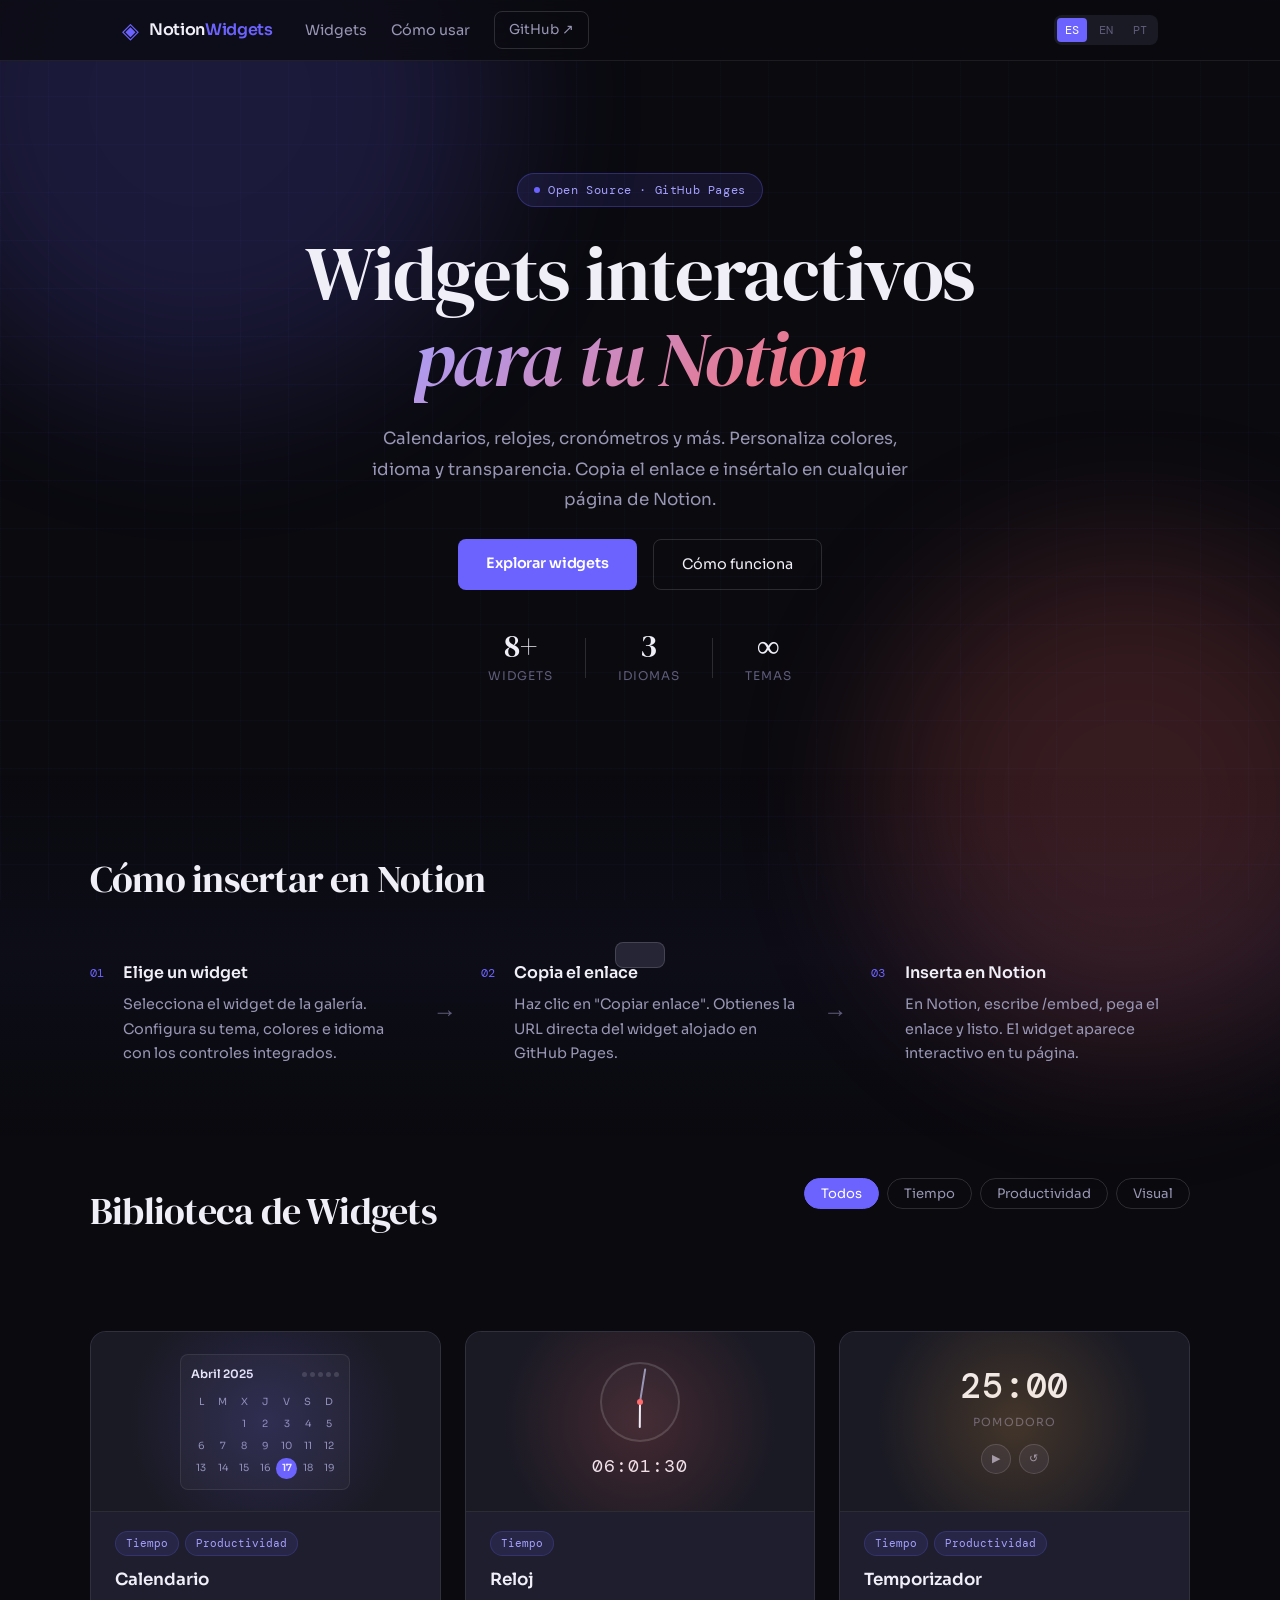
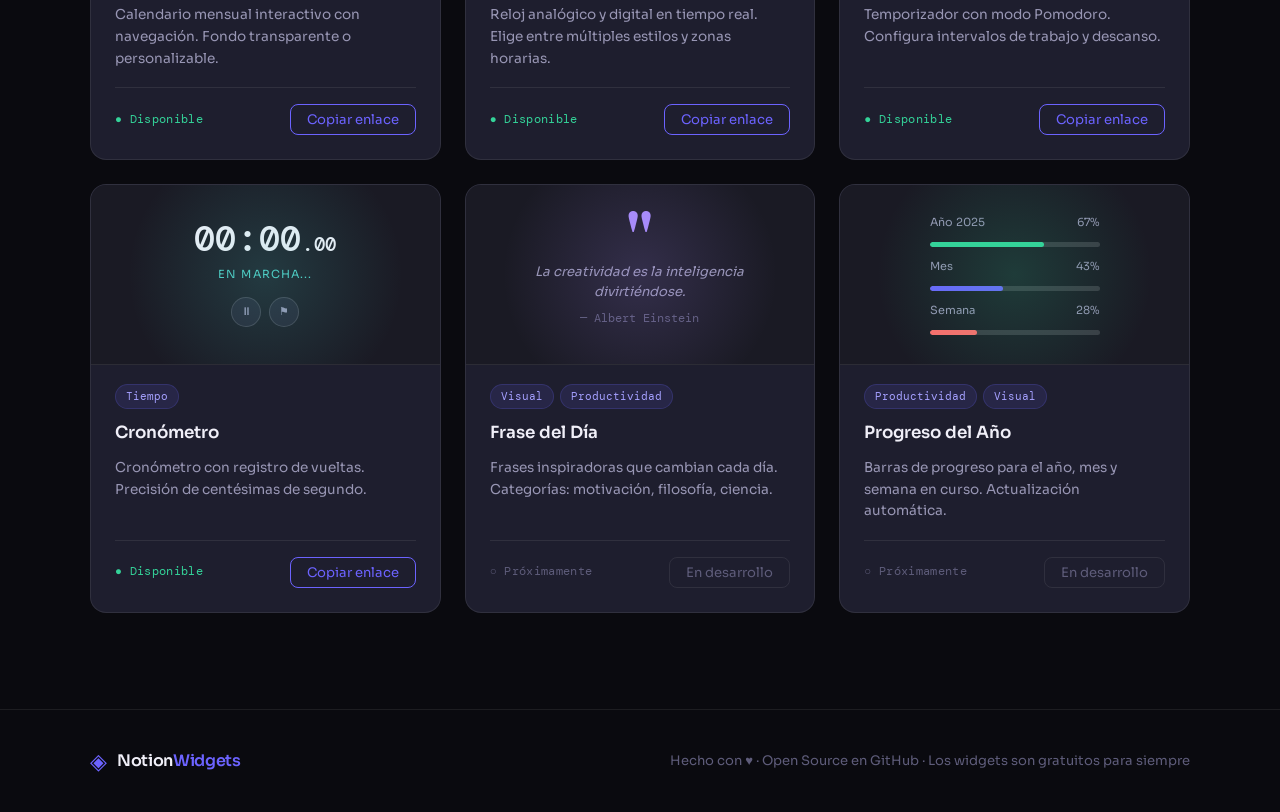
==== index.html @ 33c8b448 "Se crea la pagina principal de la biblioteca de widgets notion" ====
<!DOCTYPE html>
<html lang="es">
<head>
  <meta charset="UTF-8" />
  <meta name="viewport" content="width=device-width, initial-scale=1.0" />
  <title>Notion Widgets Hub</title>
  <link rel="preconnect" href="https://fonts.googleapis.com" />
  <link rel="preconnect" href="https://fonts.gstatic.com" crossorigin />
  <link href="https://fonts.googleapis.com/css2?family=DM+Serif+Display:ital@0;1&family=DM+Mono:wght@400;500&family=Sora:wght@300;400;600&display=swap" rel="stylesheet" />
  <link rel="stylesheet" href="styles.css" />
</head>
<body>

  <!-- BACKGROUND GRID -->
  <div class="bg-grid" aria-hidden="true"></div>
  <div class="bg-orb orb-1" aria-hidden="true"></div>
  <div class="bg-orb orb-2" aria-hidden="true"></div>

  <!-- NAV -->
  <nav class="nav">
    <div class="nav-inner">
      <a href="#" class="logo">
        <span class="logo-icon">◈</span>
        <span class="logo-text">Notion<em>Widgets</em></span>
      </a>
      <div class="nav-links">
        <a href="#widgets">Widgets</a>
        <a href="#how">Cómo usar</a>
        <a href="https://github.com/GenesisValdebenito/notion-widgets-hub.git" target="_blank" class="btn-ghost">GitHub ↗</a>
      </div>
      <div class="lang-switch">
        <button class="lang-btn active" data-lang="es">ES</button>
        <button class="lang-btn" data-lang="en">EN</button>
        <button class="lang-btn" data-lang="pt">PT</button>
      </div>
    </div>
  </nav>

  <!-- HERO -->
  <header class="hero">
    <div class="hero-inner">
      <div class="hero-badge">
        <span class="dot"></span>
        <span data-i18n="badge">Open Source · GitHub Pages</span>
      </div>
      <h1 class="hero-title">
        <span data-i18n="hero_line1">Widgets interactivos</span><br/>
        <em data-i18n="hero_line2">para tu Notion</em>
      </h1>
      <p class="hero-sub" data-i18n="hero_sub">
        Calendarios, relojes, cronómetros y más. Personaliza colores, idioma y transparencia. Copia el enlace e insértalo en cualquier página de Notion.
      </p>
      <div class="hero-actions">
        <a href="#widgets" class="btn-primary" data-i18n="cta_explore">Explorar widgets</a>
        <a href="#how" class="btn-outline" data-i18n="cta_how">Cómo funciona</a>
      </div>
      <div class="hero-stats">
        <div class="stat"><span class="stat-num">8+</span><span class="stat-label" data-i18n="stat_widgets">Widgets</span></div>
        <div class="stat-sep"></div>
        <div class="stat"><span class="stat-num">3</span><span class="stat-label" data-i18n="stat_langs">Idiomas</span></div>
        <div class="stat-sep"></div>
        <div class="stat"><span class="stat-num">∞</span><span class="stat-label" data-i18n="stat_themes">Temas</span></div>
      </div>
    </div>
  </header>

  <!-- HOW TO USE -->
  <section class="how" id="how">
    <div class="container">
      <h2 class="section-title" data-i18n="how_title">Cómo insertar en Notion</h2>
      <div class="steps">
        <div class="step">
          <div class="step-num">01</div>
          <div class="step-body">
            <h3 data-i18n="step1_title">Elige un widget</h3>
            <p data-i18n="step1_desc">Selecciona el widget de la galería. Configura su tema, colores e idioma con los controles integrados.</p>
          </div>
        </div>
        <div class="step-arrow">→</div>
        <div class="step">
          <div class="step-num">02</div>
          <div class="step-body">
            <h3 data-i18n="step2_title">Copia el enlace</h3>
            <p data-i18n="step2_desc">Haz clic en <strong>"Copiar enlace"</strong>. Obtienes la URL directa del widget alojado en GitHub Pages.</p>
          </div>
        </div>
        <div class="step-arrow">→</div>
        <div class="step">
          <div class="step-num">03</div>
          <div class="step-body">
            <h3 data-i18n="step3_title">Inserta en Notion</h3>
            <p data-i18n="step3_desc">En Notion, escribe <code>/embed</code>, pega el enlace y listo. El widget aparece interactivo en tu página.</p>
          </div>
        </div>
      </div>
    </div>
  </section>

  <!-- WIDGET GALLERY -->
  <section class="gallery" id="widgets">
    <div class="container">
      <div class="gallery-header">
        <h2 class="section-title" data-i18n="gallery_title">Biblioteca de Widgets</h2>
        <div class="filter-tabs">
          <button class="filter-btn active" data-filter="all" data-i18n="filter_all">Todos</button>
          <button class="filter-btn" data-filter="time" data-i18n="filter_time">Tiempo</button>
          <button class="filter-btn" data-filter="productivity" data-i18n="filter_prod">Productividad</button>
          <button class="filter-btn" data-filter="visual" data-i18n="filter_visual">Visual</button>
        </div>
      </div>

      <div class="grid" id="widgetGrid">

        <!-- CALENDAR -->
        <article class="card" data-category="time productivity">
          <div class="card-preview" style="--card-accent: #6C63FF;">
            <div class="preview-calendar">
              <div class="cal-header">
                <span class="cal-month">Abril 2025</span>
                <div class="cal-dots"><span></span><span></span><span></span><span></span><span></span></div>
              </div>
              <div class="cal-grid">
                <span>L</span><span>M</span><span>X</span><span>J</span><span>V</span><span>S</span><span>D</span>
                <span class="empty"></span><span class="empty"></span><span>1</span><span>2</span><span>3</span><span>4</span><span>5</span>
                <span>6</span><span>7</span><span>8</span><span>9</span><span>10</span><span>11</span><span>12</span>
                <span>13</span><span>14</span><span>15</span><span>16</span><span class="today">17</span><span>18</span><span>19</span>
              </div>
            </div>
          </div>
          <div class="card-body">
            <div class="card-tags">
              <span class="tag" data-i18n="tag_time">Tiempo</span>
              <span class="tag" data-i18n="tag_prod">Productividad</span>
            </div>
            <h3 data-i18n="widget_cal">Calendario</h3>
            <p data-i18n="widget_cal_desc">Calendario mensual interactivo con navegación. Fondo transparente o personalizable.</p>
            <div class="card-footer">
              <div class="status-badge ready" data-i18n="status_ready">● Disponible</div>
              <button class="btn-card" onclick="copyLink('widget/calendar')" data-i18n="btn_copy">Copiar enlace</button>
            </div>
          </div>
        </article>

        <!-- CLOCK -->
        <article class="card" data-category="time">
          <div class="card-preview" style="--card-accent: #FF6B6B;">
            <div class="preview-clock">
              <div class="clock-face">
                <div class="clock-hand hour" id="demoHour"></div>
                <div class="clock-hand min" id="demoMin"></div>
                <div class="clock-center"></div>
              </div>
              <div class="clock-digital">12:34:56</div>
            </div>
          </div>
          <div class="card-body">
            <div class="card-tags">
              <span class="tag" data-i18n="tag_time">Tiempo</span>
            </div>
            <h3 data-i18n="widget_clock">Reloj</h3>
            <p data-i18n="widget_clock_desc">Reloj analógico y digital en tiempo real. Elige entre múltiples estilos y zonas horarias.</p>
            <div class="card-footer">
              <div class="status-badge ready" data-i18n="status_ready">● Disponible</div>
              <button class="btn-card" onclick="copyLink('widget/clock')" data-i18n="btn_copy">Copiar enlace</button>
            </div>
          </div>
        </article>

        <!-- TIMER -->
        <article class="card" data-category="time productivity">
          <div class="card-preview" style="--card-accent: #FFB347;">
            <div class="preview-timer">
              <div class="timer-display">25:00</div>
              <div class="timer-label">Pomodoro</div>
              <div class="timer-btns">
                <div class="tbtn">▶</div>
                <div class="tbtn">↺</div>
              </div>
            </div>
          </div>
          <div class="card-body">
            <div class="card-tags">
              <span class="tag" data-i18n="tag_time">Tiempo</span>
              <span class="tag" data-i18n="tag_prod">Productividad</span>
            </div>
            <h3 data-i18n="widget_timer">Temporizador</h3>
            <p data-i18n="widget_timer_desc">Temporizador con modo Pomodoro. Configura intervalos de trabajo y descanso.</p>
            <div class="card-footer">
              <div class="status-badge ready" data-i18n="status_ready">● Disponible</div>
              <button class="btn-card" onclick="copyLink('widget/timer')" data-i18n="btn_copy">Copiar enlace</button>
            </div>
          </div>
        </article>

        <!-- STOPWATCH -->
        <article class="card" data-category="time">
          <div class="card-preview" style="--card-accent: #4ECDC4;">
            <div class="preview-timer">
              <div class="timer-display">00:00<span style="font-size:1.2rem">.00</span></div>
              <div class="timer-label" style="color:#4ECDC4" data-i18n="prev_running">En marcha...</div>
              <div class="timer-btns">
                <div class="tbtn">⏸</div>
                <div class="tbtn">⚑</div>
              </div>
            </div>
          </div>
          <div class="card-body">
            <div class="card-tags">
              <span class="tag" data-i18n="tag_time">Tiempo</span>
            </div>
            <h3 data-i18n="widget_stop">Cronómetro</h3>
            <p data-i18n="widget_stop_desc">Cronómetro con registro de vueltas. Precisión de centésimas de segundo.</p>
            <div class="card-footer">
              <div class="status-badge ready" data-i18n="status_ready">● Disponible</div>
              <button class="btn-card" onclick="copyLink('widget/stopwatch')" data-i18n="btn_copy">Copiar enlace</button>
            </div>
          </div>
        </article>

        <!-- QUOTE -->
        <article class="card" data-category="visual productivity">
          <div class="card-preview" style="--card-accent: #A78BFA;">
            <div class="preview-quote">
              <div class="quote-mark">"</div>
              <p class="quote-text">La creatividad es la inteligencia divirtiéndose.</p>
              <p class="quote-author">— Albert Einstein</p>
            </div>
          </div>
          <div class="card-body">
            <div class="card-tags">
              <span class="tag" data-i18n="tag_visual">Visual</span>
              <span class="tag" data-i18n="tag_prod">Productividad</span>
            </div>
            <h3 data-i18n="widget_quote">Frase del Día</h3>
            <p data-i18n="widget_quote_desc">Frases inspiradoras que cambian cada día. Categorías: motivación, filosofía, ciencia.</p>
            <div class="card-footer">
              <div class="status-badge coming" data-i18n="status_soon">○ Próximamente</div>
              <button class="btn-card disabled" disabled data-i18n="btn_soon">En desarrollo</button>
            </div>
          </div>
        </article>

        <!-- PROGRESS -->
        <article class="card" data-category="productivity visual">
          <div class="card-preview" style="--card-accent: #34D399;">
            <div class="preview-progress">
              <div class="prog-label"><span data-i18n="prev_year">Año 2025</span><span>67%</span></div>
              <div class="prog-bar"><div class="prog-fill" style="width:67%;background:#34D399"></div></div>
              <div class="prog-label"><span data-i18n="prev_month">Mes</span><span>43%</span></div>
              <div class="prog-bar"><div class="prog-fill" style="width:43%;background:#6C63FF"></div></div>
              <div class="prog-label"><span data-i18n="prev_week">Semana</span><span>28%</span></div>
              <div class="prog-bar"><div class="prog-fill" style="width:28%;background:#FF6B6B"></div></div>
            </div>
          </div>
          <div class="card-body">
            <div class="card-tags">
              <span class="tag" data-i18n="tag_prod">Productividad</span>
              <span class="tag" data-i18n="tag_visual">Visual</span>
            </div>
            <h3 data-i18n="widget_prog">Progreso del Año</h3>
            <p data-i18n="widget_prog_desc">Barras de progreso para el año, mes y semana en curso. Actualización automática.</p>
            <div class="card-footer">
              <div class="status-badge coming" data-i18n="status_soon">○ Próximamente</div>
              <button class="btn-card disabled" disabled data-i18n="btn_soon">En desarrollo</button>
            </div>
          </div>
        </article>

      </div>
    </div>
  </section>

  <!-- FOOTER -->
  <footer class="footer">
    <div class="container footer-inner">
      <div class="logo">
        <span class="logo-icon">◈</span>
        <span class="logo-text">Notion<em>Widgets</em></span>
      </div>
      <p class="footer-copy" data-i18n="footer">Hecho con ♥ · Open Source en GitHub · Los widgets son gratuitos para siempre</p>
    </div>
  </footer>

  <!-- TOAST -->
  <div class="toast" id="toast"></div>

  <script src="script.js"></script>
</body>
</html>
---- styles.css ----
/* ===========================
   NOTION WIDGETS HUB — styles.css
   =========================== */

:root {
  --accent: #6C63FF;
  --accent2: #FF6B6B;
  --bg: #0A0A0F;
  --bg2: #111118;
  --bg3: #1A1A24;
  --surface: #1E1E2E;
  --surface2: #252535;
  --border: rgba(255,255,255,0.08);
  --border2: rgba(255,255,255,0.14);
  --text: #F0EFF8;
  --text2: #9896B4;
  --text3: #5E5C7A;
  --font-display: 'DM Serif Display', serif;
  --font-body: 'Sora', sans-serif;
  --font-mono: 'DM Mono', monospace;
  --radius: 16px;
  --radius-sm: 8px;
  --radius-xs: 4px;
  --transition: 0.25s cubic-bezier(0.4, 0, 0.2, 1);
}

*, *::before, *::after { box-sizing: border-box; margin: 0; padding: 0; }

html { scroll-behavior: smooth; }

body {
  font-family: var(--font-body);
  background: var(--bg);
  color: var(--text);
  min-height: 100vh;
  overflow-x: hidden;
  font-size: 15px;
  line-height: 1.7;
}

/* BACKGROUND */
.bg-grid {
  position: fixed;
  inset: 0;
  background-image:
    linear-gradient(rgba(108,99,255,0.035) 1px, transparent 1px),
    linear-gradient(90deg, rgba(108,99,255,0.035) 1px, transparent 1px);
  background-size: 48px 48px;
  pointer-events: none;
  z-index: 0;
}

.bg-orb {
  position: fixed;
  border-radius: 50%;
  filter: blur(80px);
  pointer-events: none;
  z-index: 0;
  opacity: 0.18;
}
.orb-1 { width: 600px; height: 600px; background: #6C63FF; top: -200px; left: -100px; }
.orb-2 { width: 500px; height: 500px; background: #FF6B6B; bottom: -150px; right: -100px; }

/* NAV */
.nav {
  position: sticky;
  top: 0;
  z-index: 100;
  backdrop-filter: blur(20px);
  background: rgba(10, 10, 15, 0.75);
  border-bottom: 1px solid var(--border);
}

.nav-inner {
  max-width: 1100px;
  margin: 0 auto;
  padding: 0 2rem;
  height: 60px;
  display: flex;
  align-items: center;
  gap: 2rem;
}

.logo {
  display: flex;
  align-items: center;
  gap: 10px;
  text-decoration: none;
  color: var(--text);
  flex-shrink: 0;
}
.logo-icon { font-size: 1.4rem; color: var(--accent); }
.logo-text { font-family: var(--font-body); font-weight: 600; font-size: 1rem; letter-spacing: -0.02em; }
.logo-text em { font-style: normal; color: var(--accent); }

.nav-links {
  display: flex;
  align-items: center;
  gap: 1.5rem;
  flex: 1;
}
.nav-links a {
  text-decoration: none;
  color: var(--text2);
  font-size: 0.9rem;
  transition: color var(--transition);
}
.nav-links a:hover { color: var(--text); }

.btn-ghost {
  padding: 6px 14px;
  border: 1px solid var(--border2);
  border-radius: var(--radius-sm);
  font-size: 0.85rem !important;
  transition: border-color var(--transition), color var(--transition) !important;
}
.btn-ghost:hover { border-color: var(--accent) !important; color: var(--accent) !important; }

.lang-switch {
  display: flex;
  gap: 4px;
  background: var(--bg3);
  border-radius: var(--radius-sm);
  padding: 3px;
}
.lang-btn {
  background: none;
  border: none;
  color: var(--text3);
  font-family: var(--font-mono);
  font-size: 0.75rem;
  padding: 4px 8px;
  border-radius: var(--radius-xs);
  cursor: pointer;
  transition: background var(--transition), color var(--transition);
}
.lang-btn.active {
  background: var(--accent);
  color: #fff;
}

/* HERO */
.hero {
  position: relative;
  z-index: 1;
  padding: 7rem 2rem 5rem;
  text-align: center;
}

.hero-inner {
  max-width: 760px;
  margin: 0 auto;
  display: flex;
  flex-direction: column;
  align-items: center;
  gap: 1.5rem;
}

.hero-badge {
  display: inline-flex;
  align-items: center;
  gap: 8px;
  padding: 6px 16px;
  background: rgba(108, 99, 255, 0.12);
  border: 1px solid rgba(108, 99, 255, 0.3);
  border-radius: 100px;
  font-family: var(--font-mono);
  font-size: 0.75rem;
  color: #A5A0FF;
  letter-spacing: 0.05em;
}
.dot {
  width: 6px; height: 6px;
  border-radius: 50%;
  background: #6C63FF;
  animation: pulse 2s infinite;
}
@keyframes pulse {
  0%, 100% { opacity: 1; }
  50% { opacity: 0.3; }
}

.hero-title {
  font-family: var(--font-display);
  font-size: clamp(2.8rem, 6vw, 5rem);
  font-weight: 400;
  line-height: 1.1;
  letter-spacing: -0.02em;
  color: var(--text);
}
.hero-title em {
  font-style: italic;
  background: linear-gradient(135deg, #A5A0FF, #FF6B6B);
  -webkit-background-clip: text;
  -webkit-text-fill-color: transparent;
  background-clip: text;
}

.hero-sub {
  max-width: 560px;
  color: var(--text2);
  font-size: 1.05rem;
  line-height: 1.8;
}

.hero-actions {
  display: flex;
  gap: 1rem;
  flex-wrap: wrap;
  justify-content: center;
}

.btn-primary {
  padding: 12px 28px;
  background: var(--accent);
  color: #fff;
  border-radius: var(--radius-sm);
  text-decoration: none;
  font-weight: 600;
  font-size: 0.9rem;
  letter-spacing: -0.01em;
  transition: transform var(--transition), box-shadow var(--transition);
}
.btn-primary:hover {
  transform: translateY(-2px);
  box-shadow: 0 8px 30px rgba(108, 99, 255, 0.4);
}

.btn-outline {
  padding: 12px 28px;
  border: 1px solid var(--border2);
  color: var(--text);
  border-radius: var(--radius-sm);
  text-decoration: none;
  font-weight: 400;
  font-size: 0.9rem;
  transition: border-color var(--transition), background var(--transition);
}
.btn-outline:hover {
  border-color: var(--accent);
  background: rgba(108, 99, 255, 0.08);
}

.hero-stats {
  display: flex;
  align-items: center;
  gap: 2rem;
  margin-top: 1rem;
}
.stat { text-align: center; }
.stat-num {
  display: block;
  font-family: var(--font-display);
  font-size: 2rem;
  color: var(--text);
  line-height: 1;
}
.stat-label {
  display: block;
  font-size: 0.75rem;
  color: var(--text3);
  letter-spacing: 0.08em;
  text-transform: uppercase;
  margin-top: 4px;
}
.stat-sep {
  width: 1px;
  height: 40px;
  background: var(--border2);
}

/* HOW TO USE */
.how {
  position: relative;
  z-index: 1;
  padding: 5rem 2rem;
  background: linear-gradient(180deg, transparent, rgba(108,99,255,0.04), transparent);
}

.container {
  max-width: 1100px;
  margin: 0 auto;
}

.section-title {
  font-family: var(--font-display);
  font-size: clamp(1.8rem, 3vw, 2.6rem);
  font-weight: 400;
  letter-spacing: -0.02em;
  margin-bottom: 3rem;
}

.steps {
  display: flex;
  align-items: flex-start;
  gap: 1rem;
  flex-wrap: wrap;
}

.step {
  flex: 1;
  min-width: 220px;
  display: flex;
  gap: 1.2rem;
}
.step-num {
  font-family: var(--font-mono);
  font-size: 0.75rem;
  color: var(--accent);
  padding-top: 4px;
  flex-shrink: 0;
}
.step-body h3 {
  font-size: 1rem;
  font-weight: 600;
  margin-bottom: 6px;
  color: var(--text);
}
.step-body p {
  font-size: 0.9rem;
  color: var(--text2);
}
.step-body code {
  font-family: var(--font-mono);
  font-size: 0.82rem;
  background: rgba(108,99,255,0.15);
  color: #A5A0FF;
  padding: 2px 6px;
  border-radius: var(--radius-xs);
}
.step-arrow {
  font-size: 1.5rem;
  color: var(--text3);
  align-self: center;
  padding: 0 0.5rem;
  flex-shrink: 0;
}

/* GALLERY */
.gallery {
  position: relative;
  z-index: 1;
  padding: 2rem 2rem 6rem;
}

.gallery-header {
  display: flex;
  align-items: flex-start;
  justify-content: space-between;
  flex-wrap: wrap;
  gap: 1.5rem;
  margin-bottom: 2.5rem;
}

.filter-tabs {
  display: flex;
  gap: 8px;
  flex-wrap: wrap;
}
.filter-btn {
  padding: 6px 16px;
  border-radius: 100px;
  border: 1px solid var(--border2);
  background: none;
  color: var(--text2);
  font-family: var(--font-body);
  font-size: 0.82rem;
  cursor: pointer;
  transition: all var(--transition);
}
.filter-btn.active {
  background: var(--accent);
  border-color: var(--accent);
  color: #fff;
}
.filter-btn:not(.active):hover {
  border-color: var(--accent);
  color: var(--accent);
}

.grid {
  display: grid;
  grid-template-columns: repeat(auto-fill, minmax(300px, 1fr));
  gap: 1.5rem;
}

/* CARDS */
.card {
  background: var(--surface);
  border: 1px solid var(--border);
  border-radius: var(--radius);
  overflow: hidden;
  transition: transform var(--transition), border-color var(--transition), box-shadow var(--transition);
  display: flex;
  flex-direction: column;
}
.card:hover {
  transform: translateY(-4px);
  border-color: var(--border2);
  box-shadow: 0 20px 60px rgba(0,0,0,0.3);
}

.card-preview {
  height: 180px;
  background: var(--bg3);
  display: flex;
  align-items: center;
  justify-content: center;
  border-bottom: 1px solid var(--border);
  position: relative;
  overflow: hidden;
}
.card-preview::before {
  content: '';
  position: absolute;
  inset: 0;
  background: radial-gradient(circle at 50% 50%, color-mix(in srgb, var(--card-accent) 18%, transparent), transparent 70%);
}

/* PREVIEW COMPONENTS */
.preview-calendar {
  width: 170px;
  background: rgba(255,255,255,0.04);
  border: 1px solid var(--border);
  border-radius: var(--radius-sm);
  padding: 10px;
  font-size: 0.7rem;
}
.cal-header { display: flex; justify-content: space-between; align-items: center; margin-bottom: 8px; }
.cal-month { font-weight: 600; font-size: 0.72rem; }
.cal-dots { display: flex; gap: 3px; }
.cal-dots span { width: 5px; height: 5px; border-radius: 50%; background: var(--border2); }
.cal-grid { display: grid; grid-template-columns: repeat(7, 1fr); gap: 1px; text-align: center; }
.cal-grid span { padding: 2px; color: var(--text2); font-size: 0.62rem; }
.cal-grid .empty { opacity: 0; }
.cal-grid .today {
  background: var(--accent);
  color: #fff;
  border-radius: 50%;
  font-weight: 600;
}

.preview-clock {
  display: flex;
  flex-direction: column;
  align-items: center;
  gap: 10px;
}
.clock-face {
  width: 80px; height: 80px;
  border-radius: 50%;
  border: 2px solid var(--border2);
  position: relative;
  background: rgba(255,255,255,0.02);
}
.clock-hand {
  position: absolute;
  bottom: 50%;
  left: 50%;
  transform-origin: bottom center;
  border-radius: 2px;
}
.clock-hand.hour { width: 2px; height: 26px; margin-left: -1px; background: var(--text); transform: rotate(150deg); }
.clock-hand.min  { width: 1.5px; height: 34px; margin-left: -0.75px; background: var(--text2); transform: rotate(210deg); }
.clock-center {
  position: absolute;
  width: 6px; height: 6px;
  background: #FF6B6B;
  border-radius: 50%;
  top: 50%; left: 50%;
  transform: translate(-50%, -50%);
}
.clock-digital {
  font-family: var(--font-mono);
  font-size: 1.1rem;
  color: var(--text);
  letter-spacing: 0.05em;
}

.preview-timer {
  text-align: center;
  display: flex;
  flex-direction: column;
  align-items: center;
  gap: 8px;
}
.timer-display {
  font-family: var(--font-mono);
  font-size: 2.2rem;
  font-weight: 500;
  color: var(--text);
  letter-spacing: 0.02em;
  line-height: 1;
}
.timer-label { font-size: 0.7rem; color: var(--text3); text-transform: uppercase; letter-spacing: 0.1em; }
.timer-btns { display: flex; gap: 8px; margin-top: 4px; }
.tbtn {
  width: 30px; height: 30px;
  border-radius: 50%;
  background: var(--surface2);
  border: 1px solid var(--border2);
  display: flex; align-items: center; justify-content: center;
  font-size: 0.7rem;
  color: var(--text2);
}

.preview-quote {
  padding: 1.5rem;
  text-align: center;
}
.quote-mark {
  font-family: var(--font-display);
  font-size: 4rem;
  line-height: 0.5;
  color: #A78BFA;
  margin-bottom: 10px;
}
.quote-text { font-style: italic; font-size: 0.82rem; color: var(--text2); line-height: 1.5; }
.quote-author { font-size: 0.72rem; color: var(--text3); margin-top: 8px; font-family: var(--font-mono); }

.preview-progress { width: 170px; display: flex; flex-direction: column; gap: 10px; }
.prog-label { display: flex; justify-content: space-between; font-size: 0.7rem; color: var(--text2); }
.prog-bar { height: 5px; background: var(--border2); border-radius: 100px; overflow: hidden; }
.prog-fill { height: 100%; border-radius: 100px; }

/* CARD BODY */
.card-body {
  padding: 1.2rem 1.5rem 1.5rem;
  display: flex;
  flex-direction: column;
  gap: 0.6rem;
  flex: 1;
}

.card-tags { display: flex; gap: 6px; flex-wrap: wrap; }
.tag {
  font-size: 0.7rem;
  padding: 2px 10px;
  border-radius: 100px;
  background: rgba(108,99,255,0.12);
  color: #A5A0FF;
  border: 1px solid rgba(108,99,255,0.2);
  font-family: var(--font-mono);
}

.card-body h3 {
  font-size: 1.05rem;
  font-weight: 600;
  color: var(--text);
}

.card-body p {
  font-size: 0.85rem;
  color: var(--text2);
  line-height: 1.6;
  flex: 1;
}

.card-footer {
  display: flex;
  align-items: center;
  justify-content: space-between;
  margin-top: 0.5rem;
  padding-top: 1rem;
  border-top: 1px solid var(--border);
}

.status-badge {
  font-family: var(--font-mono);
  font-size: 0.72rem;
  letter-spacing: 0.03em;
}
.status-badge.ready { color: #34D399; }
.status-badge.coming { color: var(--text3); }

.btn-card {
  padding: 6px 16px;
  border-radius: var(--radius-sm);
  border: 1px solid var(--accent);
  background: none;
  color: var(--accent);
  font-family: var(--font-body);
  font-size: 0.82rem;
  cursor: pointer;
  transition: all var(--transition);
}
.btn-card:hover:not(.disabled) {
  background: var(--accent);
  color: #fff;
}
.btn-card.disabled {
  border-color: var(--border);
  color: var(--text3);
  cursor: not-allowed;
}

/* FOOTER */
.footer {
  position: relative;
  z-index: 1;
  border-top: 1px solid var(--border);
  padding: 2rem;
}
.footer-inner {
  display: flex;
  align-items: center;
  justify-content: space-between;
  flex-wrap: wrap;
  gap: 1rem;
}
.footer-copy {
  font-size: 0.82rem;
  color: var(--text3);
}

/* TOAST */
.toast {
  position: fixed;
  bottom: 2rem;
  left: 50%;
  transform: translateX(-50%) translateY(100px);
  background: var(--surface2);
  border: 1px solid var(--border2);
  color: var(--text);
  padding: 12px 24px;
  border-radius: var(--radius-sm);
  font-size: 0.85rem;
  font-family: var(--font-mono);
  z-index: 999;
  transition: transform 0.3s cubic-bezier(0.34, 1.56, 0.64, 1);
  backdrop-filter: blur(10px);
}
.toast.show {
  transform: translateX(-50%) translateY(0);
}

/* HIDDEN */
.card.hidden { display: none; }

/* RESPONSIVE */
@media (max-width: 768px) {
  .nav-inner { gap: 1rem; }
  .nav-links { display: none; }
  .hero { padding: 5rem 1.5rem 3rem; }
  .hero-stats { gap: 1.5rem; }
  .how { padding: 3rem 1.5rem; }
  .step-arrow { display: none; }
  .gallery { padding: 2rem 1.5rem 4rem; }
  .gallery-header { flex-direction: column; }
  .section-title { margin-bottom: 1.5rem; }
  .grid { grid-template-columns: 1fr; }
  .footer-inner { flex-direction: column; align-items: flex-start; }
}

/* SCROLL FADE IN */
.card {
  opacity: 0;
  transform: translateY(20px);
  transition: opacity 0.5s ease, transform 0.5s ease, border-color var(--transition), box-shadow var(--transition);
}
.card.visible {
  opacity: 1;
  transform: translateY(0);
}
.card:hover {
  transform: translateY(-4px);
}
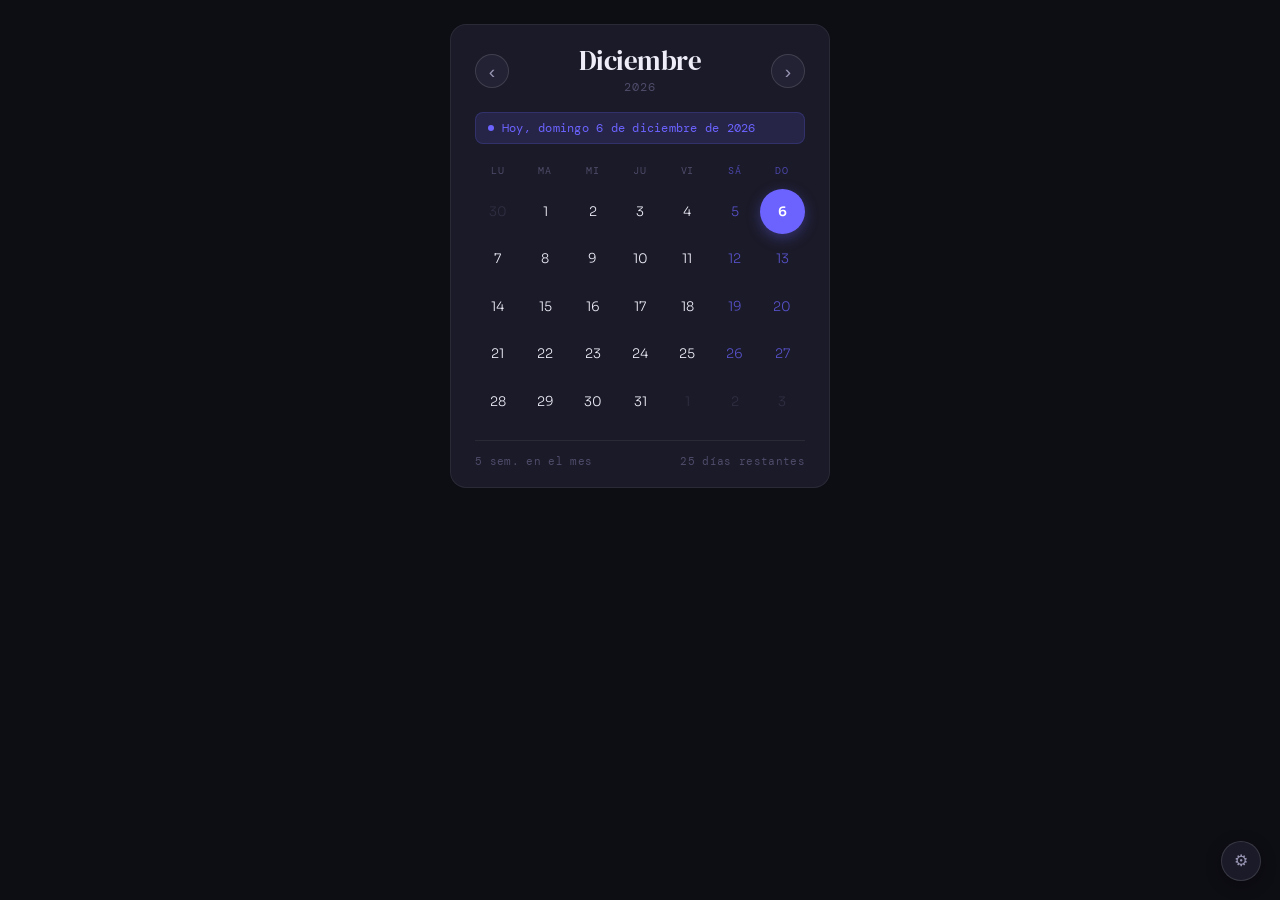
==== commit ebb6be82: "Se crea widget moderno de calendario interactuable." ====
--- a/index.html
+++ b/index.html
@@ -3,7 +3,7 @@
 <head>
   <meta charset="UTF-8" />
   <meta name="viewport" content="width=device-width, initial-scale=1.0" />
-  <title>Notion Widgets Hub</title>
+  <title>Calendario · Notion Widget</title>
   <link rel="preconnect" href="https://fonts.googleapis.com" />
   <link rel="preconnect" href="https://fonts.gstatic.com" crossorigin />
   <link href="https://fonts.googleapis.com/css2?family=DM+Serif+Display:ital@0;1&family=DM+Mono:wght@400;500&family=Sora:wght@300;400;600&display=swap" rel="stylesheet" />
@@ -11,275 +11,107 @@
 </head>
 <body>
 
-  <!-- BACKGROUND GRID -->
-  <div class="bg-grid" aria-hidden="true"></div>
-  <div class="bg-orb orb-1" aria-hidden="true"></div>
-  <div class="bg-orb orb-2" aria-hidden="true"></div>
+  <!-- PANEL DE CONFIGURACIÓN (se oculta en embed de Notion) -->
+  <aside class="config-panel" id="configPanel">
+    <div class="config-header">
+      <span class="config-title">⚙ Personalizar</span>
+      <button class="config-toggle" id="configToggle" title="Cerrar">✕</button>
+    </div>
 
-  <!-- NAV -->
-  <nav class="nav">
-    <div class="nav-inner">
-      <a href="#" class="logo">
-        <span class="logo-icon">◈</span>
-        <span class="logo-text">Notion<em>Widgets</em></span>
-      </a>
-      <div class="nav-links">
-        <a href="#widgets">Widgets</a>
-        <a href="#how">Cómo usar</a>
-        <a href="https://github.com/GenesisValdebenito/notion-widgets-hub.git" target="_blank" class="btn-ghost">GitHub ↗</a>
-      </div>
-      <div class="lang-switch">
-        <button class="lang-btn active" data-lang="es">ES</button>
-        <button class="lang-btn" data-lang="en">EN</button>
-        <button class="lang-btn" data-lang="pt">PT</button>
+    <!-- IDIOMA -->
+    <div class="config-group">
+      <label class="config-label" data-i18n="cfg_lang">Idioma</label>
+      <div class="pill-group" id="langGroup">
+        <button class="pill active" data-val="es">ES</button>
+        <button class="pill" data-val="en">EN</button>
+        <button class="pill" data-val="pt">PT</button>
       </div>
     </div>
-  </nav>
 
-  <!-- HERO -->
-  <header class="hero">
-    <div class="hero-inner">
-      <div class="hero-badge">
-        <span class="dot"></span>
-        <span data-i18n="badge">Open Source · GitHub Pages</span>
-      </div>
-      <h1 class="hero-title">
-        <span data-i18n="hero_line1">Widgets interactivos</span><br/>
-        <em data-i18n="hero_line2">para tu Notion</em>
-      </h1>
-      <p class="hero-sub" data-i18n="hero_sub">
-        Calendarios, relojes, cronómetros y más. Personaliza colores, idioma y transparencia. Copia el enlace e insértalo en cualquier página de Notion.
-      </p>
-      <div class="hero-actions">
-        <a href="#widgets" class="btn-primary" data-i18n="cta_explore">Explorar widgets</a>
-        <a href="#how" class="btn-outline" data-i18n="cta_how">Cómo funciona</a>
-      </div>
-      <div class="hero-stats">
-        <div class="stat"><span class="stat-num">8+</span><span class="stat-label" data-i18n="stat_widgets">Widgets</span></div>
-        <div class="stat-sep"></div>
-        <div class="stat"><span class="stat-num">3</span><span class="stat-label" data-i18n="stat_langs">Idiomas</span></div>
-        <div class="stat-sep"></div>
-        <div class="stat"><span class="stat-num">∞</span><span class="stat-label" data-i18n="stat_themes">Temas</span></div>
+    <!-- TEMA -->
+    <div class="config-group">
+      <label class="config-label" data-i18n="cfg_theme">Tema</label>
+      <div class="pill-group" id="themeGroup">
+        <button class="pill active" data-val="dark" data-i18n="theme_dark">Oscuro</button>
+        <button class="pill" data-val="light" data-i18n="theme_light">Claro</button>
+        <button class="pill" data-val="transparent" data-i18n="theme_trans">Cristal</button>
       </div>
     </div>
-  </header>
 
-  <!-- HOW TO USE -->
-  <section class="how" id="how">
-    <div class="container">
-      <h2 class="section-title" data-i18n="how_title">Cómo insertar en Notion</h2>
-      <div class="steps">
-        <div class="step">
-          <div class="step-num">01</div>
-          <div class="step-body">
-            <h3 data-i18n="step1_title">Elige un widget</h3>
-            <p data-i18n="step1_desc">Selecciona el widget de la galería. Configura su tema, colores e idioma con los controles integrados.</p>
-          </div>
-        </div>
-        <div class="step-arrow">→</div>
-        <div class="step">
-          <div class="step-num">02</div>
-          <div class="step-body">
-            <h3 data-i18n="step2_title">Copia el enlace</h3>
-            <p data-i18n="step2_desc">Haz clic en <strong>"Copiar enlace"</strong>. Obtienes la URL directa del widget alojado en GitHub Pages.</p>
-          </div>
-        </div>
-        <div class="step-arrow">→</div>
-        <div class="step">
-          <div class="step-num">03</div>
-          <div class="step-body">
-            <h3 data-i18n="step3_title">Inserta en Notion</h3>
-            <p data-i18n="step3_desc">En Notion, escribe <code>/embed</code>, pega el enlace y listo. El widget aparece interactivo en tu página.</p>
-          </div>
-        </div>
+    <!-- COLOR ACENTO -->
+    <div class="config-group">
+      <label class="config-label" data-i18n="cfg_accent">Color acento</label>
+      <div class="color-swatches" id="accentGroup">
+        <button class="swatch active" data-color="#6C63FF" style="background:#6C63FF"></button>
+        <button class="swatch" data-color="#FF6B6B" style="background:#FF6B6B"></button>
+        <button class="swatch" data-color="#4ECDC4" style="background:#4ECDC4"></button>
+        <button class="swatch" data-color="#FFB347" style="background:#FFB347"></button>
+        <button class="swatch" data-color="#34D399" style="background:#34D399"></button>
+        <button class="swatch" data-color="#F472B6" style="background:#F472B6"></button>
+        <button class="swatch custom-swatch">
+          <input type="color" id="customColor" value="#6C63FF" title="Color personalizado" />
+        </button>
       </div>
     </div>
-  </section>
 
-  <!-- WIDGET GALLERY -->
-  <section class="gallery" id="widgets">
-    <div class="container">
-      <div class="gallery-header">
-        <h2 class="section-title" data-i18n="gallery_title">Biblioteca de Widgets</h2>
-        <div class="filter-tabs">
-          <button class="filter-btn active" data-filter="all" data-i18n="filter_all">Todos</button>
-          <button class="filter-btn" data-filter="time" data-i18n="filter_time">Tiempo</button>
-          <button class="filter-btn" data-filter="productivity" data-i18n="filter_prod">Productividad</button>
-          <button class="filter-btn" data-filter="visual" data-i18n="filter_visual">Visual</button>
-        </div>
-      </div>
-
-      <div class="grid" id="widgetGrid">
-
-        <!-- CALENDAR -->
-        <article class="card" data-category="time productivity">
-          <div class="card-preview" style="--card-accent: #6C63FF;">
-            <div class="preview-calendar">
-              <div class="cal-header">
-                <span class="cal-month">Abril 2025</span>
-                <div class="cal-dots"><span></span><span></span><span></span><span></span><span></span></div>
-              </div>
-              <div class="cal-grid">
-                <span>L</span><span>M</span><span>X</span><span>J</span><span>V</span><span>S</span><span>D</span>
-                <span class="empty"></span><span class="empty"></span><span>1</span><span>2</span><span>3</span><span>4</span><span>5</span>
-                <span>6</span><span>7</span><span>8</span><span>9</span><span>10</span><span>11</span><span>12</span>
-                <span>13</span><span>14</span><span>15</span><span>16</span><span class="today">17</span><span>18</span><span>19</span>
-              </div>
-            </div>
-          </div>
-          <div class="card-body">
-            <div class="card-tags">
-              <span class="tag" data-i18n="tag_time">Tiempo</span>
-              <span class="tag" data-i18n="tag_prod">Productividad</span>
-            </div>
-            <h3 data-i18n="widget_cal">Calendario</h3>
-            <p data-i18n="widget_cal_desc">Calendario mensual interactivo con navegación. Fondo transparente o personalizable.</p>
-            <div class="card-footer">
-              <div class="status-badge ready" data-i18n="status_ready">● Disponible</div>
-              <button class="btn-card" onclick="copyLink('widget/calendar')" data-i18n="btn_copy">Copiar enlace</button>
-            </div>
-          </div>
-        </article>
-
-        <!-- CLOCK -->
-        <article class="card" data-category="time">
-          <div class="card-preview" style="--card-accent: #FF6B6B;">
-            <div class="preview-clock">
-              <div class="clock-face">
-                <div class="clock-hand hour" id="demoHour"></div>
-                <div class="clock-hand min" id="demoMin"></div>
-                <div class="clock-center"></div>
-              </div>
-              <div class="clock-digital">12:34:56</div>
-            </div>
-          </div>
-          <div class="card-body">
-            <div class="card-tags">
-              <span class="tag" data-i18n="tag_time">Tiempo</span>
-            </div>
-            <h3 data-i18n="widget_clock">Reloj</h3>
-            <p data-i18n="widget_clock_desc">Reloj analógico y digital en tiempo real. Elige entre múltiples estilos y zonas horarias.</p>
-            <div class="card-footer">
-              <div class="status-badge ready" data-i18n="status_ready">● Disponible</div>
-              <button class="btn-card" onclick="copyLink('widget/clock')" data-i18n="btn_copy">Copiar enlace</button>
-            </div>
-          </div>
-        </article>
-
-        <!-- TIMER -->
-        <article class="card" data-category="time productivity">
-          <div class="card-preview" style="--card-accent: #FFB347;">
-            <div class="preview-timer">
-              <div class="timer-display">25:00</div>
-              <div class="timer-label">Pomodoro</div>
-              <div class="timer-btns">
-                <div class="tbtn">▶</div>
-                <div class="tbtn">↺</div>
-              </div>
-            </div>
-          </div>
-          <div class="card-body">
-            <div class="card-tags">
-              <span class="tag" data-i18n="tag_time">Tiempo</span>
-              <span class="tag" data-i18n="tag_prod">Productividad</span>
-            </div>
-            <h3 data-i18n="widget_timer">Temporizador</h3>
-            <p data-i18n="widget_timer_desc">Temporizador con modo Pomodoro. Configura intervalos de trabajo y descanso.</p>
-            <div class="card-footer">
-              <div class="status-badge ready" data-i18n="status_ready">● Disponible</div>
-              <button class="btn-card" onclick="copyLink('widget/timer')" data-i18n="btn_copy">Copiar enlace</button>
-            </div>
-          </div>
-        </article>
-
-        <!-- STOPWATCH -->
-        <article class="card" data-category="time">
-          <div class="card-preview" style="--card-accent: #4ECDC4;">
-            <div class="preview-timer">
-              <div class="timer-display">00:00<span style="font-size:1.2rem">.00</span></div>
-              <div class="timer-label" style="color:#4ECDC4" data-i18n="prev_running">En marcha...</div>
-              <div class="timer-btns">
-                <div class="tbtn">⏸</div>
-                <div class="tbtn">⚑</div>
-              </div>
-            </div>
-          </div>
-          <div class="card-body">
-            <div class="card-tags">
-              <span class="tag" data-i18n="tag_time">Tiempo</span>
-            </div>
-            <h3 data-i18n="widget_stop">Cronómetro</h3>
-            <p data-i18n="widget_stop_desc">Cronómetro con registro de vueltas. Precisión de centésimas de segundo.</p>
-            <div class="card-footer">
-              <div class="status-badge ready" data-i18n="status_ready">● Disponible</div>
-              <button class="btn-card" onclick="copyLink('widget/stopwatch')" data-i18n="btn_copy">Copiar enlace</button>
-            </div>
-          </div>
-        </article>
-
-        <!-- QUOTE -->
-        <article class="card" data-category="visual productivity">
-          <div class="card-preview" style="--card-accent: #A78BFA;">
-            <div class="preview-quote">
-              <div class="quote-mark">"</div>
-              <p class="quote-text">La creatividad es la inteligencia divirtiéndose.</p>
-              <p class="quote-author">— Albert Einstein</p>
-            </div>
-          </div>
-          <div class="card-body">
-            <div class="card-tags">
-              <span class="tag" data-i18n="tag_visual">Visual</span>
-              <span class="tag" data-i18n="tag_prod">Productividad</span>
-            </div>
-            <h3 data-i18n="widget_quote">Frase del Día</h3>
-            <p data-i18n="widget_quote_desc">Frases inspiradoras que cambian cada día. Categorías: motivación, filosofía, ciencia.</p>
-            <div class="card-footer">
-              <div class="status-badge coming" data-i18n="status_soon">○ Próximamente</div>
-              <button class="btn-card disabled" disabled data-i18n="btn_soon">En desarrollo</button>
-            </div>
-          </div>
-        </article>
-
-        <!-- PROGRESS -->
-        <article class="card" data-category="productivity visual">
-          <div class="card-preview" style="--card-accent: #34D399;">
-            <div class="preview-progress">
-              <div class="prog-label"><span data-i18n="prev_year">Año 2025</span><span>67%</span></div>
-              <div class="prog-bar"><div class="prog-fill" style="width:67%;background:#34D399"></div></div>
-              <div class="prog-label"><span data-i18n="prev_month">Mes</span><span>43%</span></div>
-              <div class="prog-bar"><div class="prog-fill" style="width:43%;background:#6C63FF"></div></div>
-              <div class="prog-label"><span data-i18n="prev_week">Semana</span><span>28%</span></div>
-              <div class="prog-bar"><div class="prog-fill" style="width:28%;background:#FF6B6B"></div></div>
-            </div>
-          </div>
-          <div class="card-body">
-            <div class="card-tags">
-              <span class="tag" data-i18n="tag_prod">Productividad</span>
-              <span class="tag" data-i18n="tag_visual">Visual</span>
-            </div>
-            <h3 data-i18n="widget_prog">Progreso del Año</h3>
-            <p data-i18n="widget_prog_desc">Barras de progreso para el año, mes y semana en curso. Actualización automática.</p>
-            <div class="card-footer">
-              <div class="status-badge coming" data-i18n="status_soon">○ Próximamente</div>
-              <button class="btn-card disabled" disabled data-i18n="btn_soon">En desarrollo</button>
-            </div>
-          </div>
-        </article>
-
+    <!-- FORMATO SEMANA -->
+    <div class="config-group">
+      <label class="config-label" data-i18n="cfg_start">Inicio semana</label>
+      <div class="pill-group" id="startGroup">
+        <button class="pill active" data-val="mon" data-i18n="start_mon">Lunes</button>
+        <button class="pill" data-val="sun" data-i18n="start_sun">Domingo</button>
       </div>
     </div>
-  </section>
 
-  <!-- FOOTER -->
-  <footer class="footer">
-    <div class="container footer-inner">
-      <div class="logo">
-        <span class="logo-icon">◈</span>
-        <span class="logo-text">Notion<em>Widgets</em></span>
+    <!-- MOSTRAR SEMANA DEL AÑO -->
+    <div class="config-group">
+      <label class="config-label" data-i18n="cfg_week">N.º de semana</label>
+      <div class="pill-group" id="weekNumGroup">
+        <button class="pill active" data-val="no" data-i18n="weeknum_no">No</button>
+        <button class="pill" data-val="yes" data-i18n="weeknum_yes">Sí</button>
       </div>
-      <p class="footer-copy" data-i18n="footer">Hecho con ♥ · Open Source en GitHub · Los widgets son gratuitos para siempre</p>
     </div>
-  </footer>
+
+    <div class="config-footer">
+      <button class="btn-copy" id="btnCopyLink" data-i18n="btn_copy_link">📋 Copiar enlace Notion</button>
+    </div>
+  </aside>
+
+  <!-- BOTÓN FLOTANTE PARA ABRIR CONFIG -->
+  <button class="fab" id="fabConfig" title="Configurar widget">⚙</button>
+
+  <!-- WIDGET PRINCIPAL -->
+  <main class="widget" id="widget">
+
+    <!-- CABECERA -->
+    <header class="cal-header">
+      <button class="nav-btn" id="prevMonth">‹</button>
+      <div class="cal-title-wrap">
+        <h1 class="cal-month-name" id="monthName">Abril</h1>
+        <span class="cal-year" id="yearName">2025</span>
+      </div>
+      <button class="nav-btn" id="nextMonth">›</button>
+    </header>
+
+    <!-- HOY -->
+    <div class="today-strip" id="todayStrip">
+      <span class="today-dot"></span>
+      <span id="todayLabel">Hoy, jueves 17 de abril de 2025</span>
+    </div>
+
+    <!-- GRID DÍAS -->
+    <div class="cal-grid-wrap">
+      <div class="cal-days-header" id="daysHeader"></div>
+      <div class="cal-grid" id="calGrid"></div>
+    </div>
+
+    <!-- MINI INFO MES -->
+    <footer class="cal-footer">
+      <span id="footerWeeks"></span>
+      <span id="footerDaysLeft"></span>
+    </footer>
+
+  </main>
 
   <!-- TOAST -->
   <div class="toast" id="toast"></div>
--- a/styles.css
+++ b/styles.css
@@ -1,667 +1,479 @@
 /* ===========================
-   NOTION WIDGETS HUB — styles.css
+   NOTION WIDGET — Calendario
+   styles.css  (rama: widget/calendar)
    =========================== */
 
+/* ── VARIABLES / TEMAS ──────────────────────────────── */
 :root {
   --accent: #6C63FF;
-  --accent2: #FF6B6B;
-  --bg: #0A0A0F;
-  --bg2: #111118;
-  --bg3: #1A1A24;
-  --surface: #1E1E2E;
-  --surface2: #252535;
-  --border: rgba(255,255,255,0.08);
-  --border2: rgba(255,255,255,0.14);
-  --text: #F0EFF8;
-  --text2: #9896B4;
-  --text3: #5E5C7A;
+  --accent-soft: rgba(108,99,255,0.15);
+  --accent-glow: rgba(108,99,255,0.35);
+  --radius: 16px;
+  --radius-sm: 8px;
+  --radius-xs: 4px;
   --font-display: 'DM Serif Display', serif;
   --font-body: 'Sora', sans-serif;
   --font-mono: 'DM Mono', monospace;
-  --radius: 16px;
-  --radius-sm: 8px;
-  --radius-xs: 4px;
-  --transition: 0.25s cubic-bezier(0.4, 0, 0.2, 1);
-}
-
+  --transition: 0.2s cubic-bezier(0.4,0,0.2,1);
+  --cell-size: 40px;
+}
+
+/* TEMA OSCURO (por defecto) */
+body.theme-dark {
+  --bg: #0D0D14;
+  --bg2: #14141F;
+  --surface: #1A1A28;
+  --surface2: #222234;
+  --border: rgba(255,255,255,0.07);
+  --border2: rgba(255,255,255,0.13);
+  --text: #EEEDF8;
+  --text2: #9896B4;
+  --text3: #4E4C6A;
+  --today-bg: var(--accent);
+  --today-text: #fff;
+}
+
+/* TEMA CLARO */
+body.theme-light {
+  --bg: #F5F4FC;
+  --bg2: #ECEAF8;
+  --surface: #FFFFFF;
+  --surface2: #F0EFF9;
+  --border: rgba(0,0,0,0.08);
+  --border2: rgba(0,0,0,0.14);
+  --text: #1A1830;
+  --text2: #6B6890;
+  --text3: #B0AEC8;
+  --today-bg: var(--accent);
+  --today-text: #fff;
+}
+
+/* TEMA CRISTAL / TRANSPARENTE */
+body.theme-transparent {
+  --bg: transparent;
+  --bg2: rgba(255,255,255,0.04);
+  --surface: rgba(255,255,255,0.06);
+  --surface2: rgba(255,255,255,0.09);
+  --border: rgba(255,255,255,0.1);
+  --border2: rgba(255,255,255,0.18);
+  --text: #FFFFFF;
+  --text2: rgba(255,255,255,0.6);
+  --text3: rgba(255,255,255,0.3);
+  --today-bg: var(--accent);
+  --today-text: #fff;
+}
+
+/* ── RESET ──────────────────────────────────────────── */
 *, *::before, *::after { box-sizing: border-box; margin: 0; padding: 0; }
-
-html { scroll-behavior: smooth; }
+html, body { width: 100%; min-height: 100vh; }
 
 body {
   font-family: var(--font-body);
   background: var(--bg);
   color: var(--text);
-  min-height: 100vh;
-  overflow-x: hidden;
-  font-size: 15px;
-  line-height: 1.7;
-}
-
-/* BACKGROUND */
-.bg-grid {
+  display: flex;
+  align-items: flex-start;
+  justify-content: center;
+  padding: 1.5rem 1rem 1rem;
+  transition: background 0.3s;
+  position: relative;
+}
+
+/* ── WIDGET PRINCIPAL ───────────────────────────────── */
+.widget {
+  width: 100%;
+  max-width: 380px;
+  background: var(--surface);
+  border: 1px solid var(--border);
+  border-radius: var(--radius);
+  padding: 1.4rem 1.5rem 1.2rem;
+  display: flex;
+  flex-direction: column;
+  gap: 1rem;
+  backdrop-filter: blur(20px);
+  -webkit-backdrop-filter: blur(20px);
+}
+
+/* ── CABECERA ───────────────────────────────────────── */
+.cal-header {
+  display: flex;
+  align-items: center;
+  justify-content: space-between;
+}
+
+.cal-title-wrap {
+  text-align: center;
+}
+
+.cal-month-name {
+  font-family: var(--font-display);
+  font-size: 1.7rem;
+  font-weight: 400;
+  color: var(--text);
+  line-height: 1;
+  letter-spacing: -0.02em;
+}
+
+.cal-year {
+  font-family: var(--font-mono);
+  font-size: 0.75rem;
+  color: var(--text3);
+  letter-spacing: 0.1em;
+}
+
+.nav-btn {
+  width: 34px; height: 34px;
+  border-radius: 50%;
+  border: 1px solid var(--border2);
+  background: var(--surface2);
+  color: var(--text2);
+  font-size: 1.2rem;
+  cursor: pointer;
+  display: flex; align-items: center; justify-content: center;
+  transition: all var(--transition);
+  line-height: 1;
+}
+.nav-btn:hover {
+  border-color: var(--accent);
+  color: var(--accent);
+  background: var(--accent-soft);
+}
+
+/* ── HOY STRIP ──────────────────────────────────────── */
+.today-strip {
+  display: flex;
+  align-items: center;
+  gap: 8px;
+  padding: 7px 12px;
+  background: var(--accent-soft);
+  border-radius: var(--radius-sm);
+  font-size: 0.78rem;
+  color: var(--accent);
+  font-family: var(--font-mono);
+  letter-spacing: 0.02em;
+  border: 1px solid rgba(108,99,255,0.2);
+}
+
+.today-dot {
+  width: 6px; height: 6px;
+  border-radius: 50%;
+  background: var(--accent);
+  flex-shrink: 0;
+  animation: pulse 2s infinite;
+}
+
+@keyframes pulse {
+  0%, 100% { opacity: 1; transform: scale(1); }
+  50% { opacity: 0.4; transform: scale(0.8); }
+}
+
+/* ── GRID ───────────────────────────────────────────── */
+.cal-grid-wrap {
+  display: flex;
+  flex-direction: column;
+  gap: 4px;
+}
+
+.cal-days-header {
+  display: grid;
+  grid-template-columns: repeat(7, 1fr);
+  gap: 2px;
+  margin-bottom: 4px;
+}
+
+/* Si se muestran números de semana, 8 cols */
+.show-weeknum .cal-days-header,
+.show-weeknum .cal-grid {
+  grid-template-columns: 28px repeat(7, 1fr);
+}
+
+.day-label {
+  font-family: var(--font-mono);
+  font-size: 0.65rem;
+  color: var(--text3);
+  text-align: center;
+  padding: 4px 0;
+  letter-spacing: 0.08em;
+  text-transform: uppercase;
+}
+
+.day-label.weekend { color: var(--accent); opacity: 0.6; }
+
+.week-num-label {
+  font-family: var(--font-mono);
+  font-size: 0.6rem;
+  color: var(--text3);
+  text-align: center;
+  padding: 4px 0;
+}
+
+.cal-grid {
+  display: grid;
+  grid-template-columns: repeat(7, 1fr);
+  gap: 2px;
+}
+
+.cal-cell {
+  aspect-ratio: 1;
+  display: flex;
+  align-items: center;
+  justify-content: center;
+  font-size: 0.82rem;
+  font-family: var(--font-body);
+  border-radius: var(--radius-xs);
+  cursor: default;
+  transition: background var(--transition), color var(--transition);
+  position: relative;
+  color: var(--text2);
+  font-weight: 300;
+}
+
+.cal-cell.cur-month {
+  color: var(--text);
+}
+
+.cal-cell.other-month {
+  color: var(--text3);
+  opacity: 0.4;
+}
+
+.cal-cell.weekend.cur-month {
+  color: var(--accent);
+  opacity: 0.75;
+}
+
+.cal-cell.today {
+  background: var(--today-bg);
+  color: var(--today-text) !important;
+  font-weight: 600;
+  border-radius: 50%;
+  box-shadow: 0 4px 14px var(--accent-glow);
+  opacity: 1 !important;
+}
+
+.cal-cell:not(.empty):hover:not(.today) {
+  background: var(--surface2);
+  border-radius: 50%;
+}
+
+.cal-cell.week-num {
+  font-family: var(--font-mono);
+  font-size: 0.6rem;
+  color: var(--text3);
+  aspect-ratio: auto;
+  padding: 2px 0;
+  cursor: default;
+}
+
+/* ── FOOTER DEL CALENDARIO ──────────────────────────── */
+.cal-footer {
+  display: flex;
+  justify-content: space-between;
+  padding-top: 0.8rem;
+  border-top: 1px solid var(--border);
+  font-family: var(--font-mono);
+  font-size: 0.68rem;
+  color: var(--text3);
+  letter-spacing: 0.03em;
+}
+
+/* ── PANEL DE CONFIGURACIÓN ─────────────────────────── */
+.config-panel {
   position: fixed;
-  inset: 0;
-  background-image:
-    linear-gradient(rgba(108,99,255,0.035) 1px, transparent 1px),
-    linear-gradient(90deg, rgba(108,99,255,0.035) 1px, transparent 1px);
-  background-size: 48px 48px;
-  pointer-events: none;
-  z-index: 0;
-}
-
-.bg-orb {
-  position: fixed;
-  border-radius: 50%;
-  filter: blur(80px);
-  pointer-events: none;
-  z-index: 0;
-  opacity: 0.18;
-}
-.orb-1 { width: 600px; height: 600px; background: #6C63FF; top: -200px; left: -100px; }
-.orb-2 { width: 500px; height: 500px; background: #FF6B6B; bottom: -150px; right: -100px; }
-
-/* NAV */
-.nav {
-  position: sticky;
-  top: 0;
-  z-index: 100;
+  top: 0; right: 0;
+  width: 240px;
+  height: 100%;
+  background: var(--bg2, #14141F);
+  border-left: 1px solid var(--border2, rgba(255,255,255,0.13));
+  padding: 1.2rem 1.2rem 2rem;
+  display: flex;
+  flex-direction: column;
+  gap: 1.4rem;
+  z-index: 200;
+  transform: translateX(100%);
+  transition: transform 0.3s cubic-bezier(0.4,0,0.2,1);
+  overflow-y: auto;
   backdrop-filter: blur(20px);
-  background: rgba(10, 10, 15, 0.75);
-  border-bottom: 1px solid var(--border);
-}
-
-.nav-inner {
-  max-width: 1100px;
-  margin: 0 auto;
-  padding: 0 2rem;
-  height: 60px;
+  -webkit-backdrop-filter: blur(20px);
+}
+
+.config-panel.open { transform: translateX(0); }
+
+.config-header {
   display: flex;
   align-items: center;
-  gap: 2rem;
-}
-
-.logo {
-  display: flex;
-  align-items: center;
-  gap: 10px;
-  text-decoration: none;
-  color: var(--text);
-  flex-shrink: 0;
-}
-.logo-icon { font-size: 1.4rem; color: var(--accent); }
-.logo-text { font-family: var(--font-body); font-weight: 600; font-size: 1rem; letter-spacing: -0.02em; }
-.logo-text em { font-style: normal; color: var(--accent); }
-
-.nav-links {
-  display: flex;
-  align-items: center;
-  gap: 1.5rem;
-  flex: 1;
-}
-.nav-links a {
-  text-decoration: none;
-  color: var(--text2);
-  font-size: 0.9rem;
-  transition: color var(--transition);
-}
-.nav-links a:hover { color: var(--text); }
-
-.btn-ghost {
-  padding: 6px 14px;
-  border: 1px solid var(--border2);
-  border-radius: var(--radius-sm);
-  font-size: 0.85rem !important;
-  transition: border-color var(--transition), color var(--transition) !important;
-}
-.btn-ghost:hover { border-color: var(--accent) !important; color: var(--accent) !important; }
-
-.lang-switch {
-  display: flex;
-  gap: 4px;
-  background: var(--bg3);
-  border-radius: var(--radius-sm);
-  padding: 3px;
-}
-.lang-btn {
+  justify-content: space-between;
+}
+.config-title {
+  font-family: var(--font-mono);
+  font-size: 0.78rem;
+  color: var(--text2, #9896B4);
+  letter-spacing: 0.08em;
+  text-transform: uppercase;
+}
+.config-toggle {
   background: none;
   border: none;
-  color: var(--text3);
-  font-family: var(--font-mono);
-  font-size: 0.75rem;
-  padding: 4px 8px;
-  border-radius: var(--radius-xs);
-  cursor: pointer;
-  transition: background var(--transition), color var(--transition);
-}
-.lang-btn.active {
-  background: var(--accent);
-  color: #fff;
-}
-
-/* HERO */
-.hero {
-  position: relative;
-  z-index: 1;
-  padding: 7rem 2rem 5rem;
-  text-align: center;
-}
-
-.hero-inner {
-  max-width: 760px;
-  margin: 0 auto;
+  color: var(--text3, #4E4C6A);
+  cursor: pointer;
+  font-size: 1rem;
+  transition: color var(--transition);
+}
+.config-toggle:hover { color: var(--text, #EEEDF8); }
+
+.config-group {
   display: flex;
   flex-direction: column;
-  align-items: center;
-  gap: 1.5rem;
-}
-
-.hero-badge {
-  display: inline-flex;
-  align-items: center;
   gap: 8px;
-  padding: 6px 16px;
-  background: rgba(108, 99, 255, 0.12);
-  border: 1px solid rgba(108, 99, 255, 0.3);
+}
+
+.config-label {
+  font-family: var(--font-mono);
+  font-size: 0.65rem;
+  color: var(--text3, #4E4C6A);
+  letter-spacing: 0.1em;
+  text-transform: uppercase;
+}
+
+.pill-group {
+  display: flex;
+  gap: 4px;
+  flex-wrap: wrap;
+}
+
+.pill {
+  padding: 5px 12px;
   border-radius: 100px;
-  font-family: var(--font-mono);
-  font-size: 0.75rem;
-  color: #A5A0FF;
-  letter-spacing: 0.05em;
-}
-.dot {
-  width: 6px; height: 6px;
-  border-radius: 50%;
-  background: #6C63FF;
-  animation: pulse 2s infinite;
-}
-@keyframes pulse {
-  0%, 100% { opacity: 1; }
-  50% { opacity: 0.3; }
-}
-
-.hero-title {
-  font-family: var(--font-display);
-  font-size: clamp(2.8rem, 6vw, 5rem);
-  font-weight: 400;
-  line-height: 1.1;
-  letter-spacing: -0.02em;
-  color: var(--text);
-}
-.hero-title em {
-  font-style: italic;
-  background: linear-gradient(135deg, #A5A0FF, #FF6B6B);
-  -webkit-background-clip: text;
-  -webkit-text-fill-color: transparent;
-  background-clip: text;
-}
-
-.hero-sub {
-  max-width: 560px;
-  color: var(--text2);
-  font-size: 1.05rem;
-  line-height: 1.8;
-}
-
-.hero-actions {
-  display: flex;
-  gap: 1rem;
-  flex-wrap: wrap;
-  justify-content: center;
-}
-
-.btn-primary {
-  padding: 12px 28px;
-  background: var(--accent);
-  color: #fff;
-  border-radius: var(--radius-sm);
-  text-decoration: none;
-  font-weight: 600;
-  font-size: 0.9rem;
-  letter-spacing: -0.01em;
-  transition: transform var(--transition), box-shadow var(--transition);
-}
-.btn-primary:hover {
-  transform: translateY(-2px);
-  box-shadow: 0 8px 30px rgba(108, 99, 255, 0.4);
-}
-
-.btn-outline {
-  padding: 12px 28px;
-  border: 1px solid var(--border2);
-  color: var(--text);
-  border-radius: var(--radius-sm);
-  text-decoration: none;
-  font-weight: 400;
-  font-size: 0.9rem;
-  transition: border-color var(--transition), background var(--transition);
-}
-.btn-outline:hover {
-  border-color: var(--accent);
-  background: rgba(108, 99, 255, 0.08);
-}
-
-.hero-stats {
-  display: flex;
-  align-items: center;
-  gap: 2rem;
-  margin-top: 1rem;
-}
-.stat { text-align: center; }
-.stat-num {
-  display: block;
-  font-family: var(--font-display);
-  font-size: 2rem;
-  color: var(--text);
-  line-height: 1;
-}
-.stat-label {
-  display: block;
-  font-size: 0.75rem;
-  color: var(--text3);
-  letter-spacing: 0.08em;
-  text-transform: uppercase;
-  margin-top: 4px;
-}
-.stat-sep {
-  width: 1px;
-  height: 40px;
-  background: var(--border2);
-}
-
-/* HOW TO USE */
-.how {
-  position: relative;
-  z-index: 1;
-  padding: 5rem 2rem;
-  background: linear-gradient(180deg, transparent, rgba(108,99,255,0.04), transparent);
-}
-
-.container {
-  max-width: 1100px;
-  margin: 0 auto;
-}
-
-.section-title {
-  font-family: var(--font-display);
-  font-size: clamp(1.8rem, 3vw, 2.6rem);
-  font-weight: 400;
-  letter-spacing: -0.02em;
-  margin-bottom: 3rem;
-}
-
-.steps {
-  display: flex;
-  align-items: flex-start;
-  gap: 1rem;
-  flex-wrap: wrap;
-}
-
-.step {
-  flex: 1;
-  min-width: 220px;
-  display: flex;
-  gap: 1.2rem;
-}
-.step-num {
-  font-family: var(--font-mono);
-  font-size: 0.75rem;
-  color: var(--accent);
-  padding-top: 4px;
-  flex-shrink: 0;
-}
-.step-body h3 {
-  font-size: 1rem;
-  font-weight: 600;
-  margin-bottom: 6px;
-  color: var(--text);
-}
-.step-body p {
-  font-size: 0.9rem;
-  color: var(--text2);
-}
-.step-body code {
-  font-family: var(--font-mono);
-  font-size: 0.82rem;
-  background: rgba(108,99,255,0.15);
-  color: #A5A0FF;
-  padding: 2px 6px;
-  border-radius: var(--radius-xs);
-}
-.step-arrow {
-  font-size: 1.5rem;
-  color: var(--text3);
-  align-self: center;
-  padding: 0 0.5rem;
-  flex-shrink: 0;
-}
-
-/* GALLERY */
-.gallery {
-  position: relative;
-  z-index: 1;
-  padding: 2rem 2rem 6rem;
-}
-
-.gallery-header {
-  display: flex;
-  align-items: flex-start;
-  justify-content: space-between;
-  flex-wrap: wrap;
-  gap: 1.5rem;
-  margin-bottom: 2.5rem;
-}
-
-.filter-tabs {
-  display: flex;
-  gap: 8px;
-  flex-wrap: wrap;
-}
-.filter-btn {
-  padding: 6px 16px;
-  border-radius: 100px;
-  border: 1px solid var(--border2);
+  border: 1px solid var(--border2, rgba(255,255,255,0.13));
   background: none;
-  color: var(--text2);
-  font-family: var(--font-body);
-  font-size: 0.82rem;
+  color: var(--text2, #9896B4);
+  font-family: var(--font-mono);
+  font-size: 0.7rem;
   cursor: pointer;
   transition: all var(--transition);
 }
-.filter-btn.active {
+.pill.active {
   background: var(--accent);
   border-color: var(--accent);
   color: #fff;
 }
-.filter-btn:not(.active):hover {
+.pill:not(.active):hover {
   border-color: var(--accent);
   color: var(--accent);
 }
 
-.grid {
-  display: grid;
-  grid-template-columns: repeat(auto-fill, minmax(300px, 1fr));
-  gap: 1.5rem;
-}
-
-/* CARDS */
-.card {
-  background: var(--surface);
-  border: 1px solid var(--border);
-  border-radius: var(--radius);
+/* SWATCHES */
+.color-swatches {
+  display: flex;
+  gap: 6px;
+  flex-wrap: wrap;
+}
+.swatch {
+  width: 24px; height: 24px;
+  border-radius: 50%;
+  border: 2px solid transparent;
+  cursor: pointer;
+  transition: transform var(--transition), border-color var(--transition);
+  position: relative;
+  flex-shrink: 0;
+}
+.swatch:hover { transform: scale(1.15); }
+.swatch.active { border-color: #fff; box-shadow: 0 0 0 2px var(--accent); }
+.custom-swatch {
+  background: conic-gradient(red, yellow, green, cyan, blue, magenta, red);
   overflow: hidden;
-  transition: transform var(--transition), border-color var(--transition), box-shadow var(--transition);
-  display: flex;
-  flex-direction: column;
-}
-.card:hover {
-  transform: translateY(-4px);
-  border-color: var(--border2);
-  box-shadow: 0 20px 60px rgba(0,0,0,0.3);
-}
-
-.card-preview {
-  height: 180px;
-  background: var(--bg3);
-  display: flex;
-  align-items: center;
-  justify-content: center;
-  border-bottom: 1px solid var(--border);
-  position: relative;
-  overflow: hidden;
-}
-.card-preview::before {
-  content: '';
+  display: flex; align-items: center; justify-content: center;
+}
+.custom-swatch input[type="color"] {
+  opacity: 0;
   position: absolute;
   inset: 0;
-  background: radial-gradient(circle at 50% 50%, color-mix(in srgb, var(--card-accent) 18%, transparent), transparent 70%);
-}
-
-/* PREVIEW COMPONENTS */
-.preview-calendar {
-  width: 170px;
-  background: rgba(255,255,255,0.04);
-  border: 1px solid var(--border);
+  width: 100%; height: 100%;
+  cursor: pointer;
+  border: none;
+}
+
+/* BOTÓN COPIAR */
+.btn-copy {
+  width: 100%;
+  padding: 10px;
   border-radius: var(--radius-sm);
-  padding: 10px;
-  font-size: 0.7rem;
-}
-.cal-header { display: flex; justify-content: space-between; align-items: center; margin-bottom: 8px; }
-.cal-month { font-weight: 600; font-size: 0.72rem; }
-.cal-dots { display: flex; gap: 3px; }
-.cal-dots span { width: 5px; height: 5px; border-radius: 50%; background: var(--border2); }
-.cal-grid { display: grid; grid-template-columns: repeat(7, 1fr); gap: 1px; text-align: center; }
-.cal-grid span { padding: 2px; color: var(--text2); font-size: 0.62rem; }
-.cal-grid .empty { opacity: 0; }
-.cal-grid .today {
+  border: 1px solid var(--accent, #6C63FF);
+  background: none;
+  color: var(--accent, #6C63FF);
+  font-family: var(--font-body);
+  font-size: 0.82rem;
+  cursor: pointer;
+  transition: all var(--transition);
+  text-align: center;
+}
+.btn-copy:hover {
   background: var(--accent);
   color: #fff;
-  border-radius: 50%;
-  font-weight: 600;
-}
-
-.preview-clock {
-  display: flex;
-  flex-direction: column;
-  align-items: center;
-  gap: 10px;
-}
-.clock-face {
-  width: 80px; height: 80px;
-  border-radius: 50%;
-  border: 2px solid var(--border2);
-  position: relative;
-  background: rgba(255,255,255,0.02);
-}
-.clock-hand {
-  position: absolute;
-  bottom: 50%;
-  left: 50%;
-  transform-origin: bottom center;
-  border-radius: 2px;
-}
-.clock-hand.hour { width: 2px; height: 26px; margin-left: -1px; background: var(--text); transform: rotate(150deg); }
-.clock-hand.min  { width: 1.5px; height: 34px; margin-left: -0.75px; background: var(--text2); transform: rotate(210deg); }
-.clock-center {
-  position: absolute;
-  width: 6px; height: 6px;
-  background: #FF6B6B;
-  border-radius: 50%;
-  top: 50%; left: 50%;
-  transform: translate(-50%, -50%);
-}
-.clock-digital {
-  font-family: var(--font-mono);
-  font-size: 1.1rem;
-  color: var(--text);
-  letter-spacing: 0.05em;
-}
-
-.preview-timer {
-  text-align: center;
-  display: flex;
-  flex-direction: column;
-  align-items: center;
-  gap: 8px;
-}
-.timer-display {
-  font-family: var(--font-mono);
-  font-size: 2.2rem;
-  font-weight: 500;
-  color: var(--text);
-  letter-spacing: 0.02em;
-  line-height: 1;
-}
-.timer-label { font-size: 0.7rem; color: var(--text3); text-transform: uppercase; letter-spacing: 0.1em; }
-.timer-btns { display: flex; gap: 8px; margin-top: 4px; }
-.tbtn {
-  width: 30px; height: 30px;
-  border-radius: 50%;
-  background: var(--surface2);
-  border: 1px solid var(--border2);
+}
+
+.config-footer { margin-top: auto; }
+
+/* ── FAB ────────────────────────────────────────────── */
+.fab {
+  position: fixed;
+  bottom: 1.2rem;
+  right: 1.2rem;
+  width: 40px; height: 40px;
+  border-radius: 50%;
+  background: var(--surface, #1A1A28);
+  border: 1px solid var(--border2, rgba(255,255,255,0.13));
+  color: var(--text2, #9896B4);
+  font-size: 1rem;
+  cursor: pointer;
   display: flex; align-items: center; justify-content: center;
-  font-size: 0.7rem;
-  color: var(--text2);
-}
-
-.preview-quote {
-  padding: 1.5rem;
-  text-align: center;
-}
-.quote-mark {
-  font-family: var(--font-display);
-  font-size: 4rem;
-  line-height: 0.5;
-  color: #A78BFA;
-  margin-bottom: 10px;
-}
-.quote-text { font-style: italic; font-size: 0.82rem; color: var(--text2); line-height: 1.5; }
-.quote-author { font-size: 0.72rem; color: var(--text3); margin-top: 8px; font-family: var(--font-mono); }
-
-.preview-progress { width: 170px; display: flex; flex-direction: column; gap: 10px; }
-.prog-label { display: flex; justify-content: space-between; font-size: 0.7rem; color: var(--text2); }
-.prog-bar { height: 5px; background: var(--border2); border-radius: 100px; overflow: hidden; }
-.prog-fill { height: 100%; border-radius: 100px; }
-
-/* CARD BODY */
-.card-body {
-  padding: 1.2rem 1.5rem 1.5rem;
-  display: flex;
-  flex-direction: column;
-  gap: 0.6rem;
-  flex: 1;
-}
-
-.card-tags { display: flex; gap: 6px; flex-wrap: wrap; }
-.tag {
-  font-size: 0.7rem;
-  padding: 2px 10px;
-  border-radius: 100px;
-  background: rgba(108,99,255,0.12);
-  color: #A5A0FF;
-  border: 1px solid rgba(108,99,255,0.2);
-  font-family: var(--font-mono);
-}
-
-.card-body h3 {
-  font-size: 1.05rem;
-  font-weight: 600;
-  color: var(--text);
-}
-
-.card-body p {
-  font-size: 0.85rem;
-  color: var(--text2);
-  line-height: 1.6;
-  flex: 1;
-}
-
-.card-footer {
-  display: flex;
-  align-items: center;
-  justify-content: space-between;
-  margin-top: 0.5rem;
-  padding-top: 1rem;
-  border-top: 1px solid var(--border);
-}
-
-.status-badge {
-  font-family: var(--font-mono);
-  font-size: 0.72rem;
-  letter-spacing: 0.03em;
-}
-.status-badge.ready { color: #34D399; }
-.status-badge.coming { color: var(--text3); }
-
-.btn-card {
-  padding: 6px 16px;
-  border-radius: var(--radius-sm);
-  border: 1px solid var(--accent);
-  background: none;
-  color: var(--accent);
-  font-family: var(--font-body);
-  font-size: 0.82rem;
-  cursor: pointer;
+  z-index: 100;
   transition: all var(--transition);
-}
-.btn-card:hover:not(.disabled) {
+  box-shadow: 0 4px 16px rgba(0,0,0,0.3);
+}
+.fab:hover {
   background: var(--accent);
   color: #fff;
-}
-.btn-card.disabled {
-  border-color: var(--border);
-  color: var(--text3);
-  cursor: not-allowed;
-}
-
-/* FOOTER */
-.footer {
-  position: relative;
-  z-index: 1;
-  border-top: 1px solid var(--border);
-  padding: 2rem;
-}
-.footer-inner {
-  display: flex;
-  align-items: center;
-  justify-content: space-between;
-  flex-wrap: wrap;
-  gap: 1rem;
-}
-.footer-copy {
-  font-size: 0.82rem;
-  color: var(--text3);
-}
-
-/* TOAST */
+  border-color: var(--accent);
+}
+
+/* ── TOAST ──────────────────────────────────────────── */
 .toast {
   position: fixed;
-  bottom: 2rem;
+  bottom: 1.5rem;
   left: 50%;
-  transform: translateX(-50%) translateY(100px);
-  background: var(--surface2);
-  border: 1px solid var(--border2);
-  color: var(--text);
-  padding: 12px 24px;
+  transform: translateX(-50%) translateY(80px);
+  background: var(--surface2, #222234);
+  border: 1px solid var(--border2, rgba(255,255,255,0.13));
+  color: var(--text, #EEEDF8);
+  padding: 10px 22px;
   border-radius: var(--radius-sm);
-  font-size: 0.85rem;
+  font-size: 0.8rem;
   font-family: var(--font-mono);
   z-index: 999;
-  transition: transform 0.3s cubic-bezier(0.34, 1.56, 0.64, 1);
-  backdrop-filter: blur(10px);
-}
-.toast.show {
-  transform: translateX(-50%) translateY(0);
-}
-
-/* HIDDEN */
-.card.hidden { display: none; }
-
-/* RESPONSIVE */
-@media (max-width: 768px) {
-  .nav-inner { gap: 1rem; }
-  .nav-links { display: none; }
-  .hero { padding: 5rem 1.5rem 3rem; }
-  .hero-stats { gap: 1.5rem; }
-  .how { padding: 3rem 1.5rem; }
-  .step-arrow { display: none; }
-  .gallery { padding: 2rem 1.5rem 4rem; }
-  .gallery-header { flex-direction: column; }
-  .section-title { margin-bottom: 1.5rem; }
-  .grid { grid-template-columns: 1fr; }
-  .footer-inner { flex-direction: column; align-items: flex-start; }
-}
-
-/* SCROLL FADE IN */
-.card {
-  opacity: 0;
-  transform: translateY(20px);
-  transition: opacity 0.5s ease, transform 0.5s ease, border-color var(--transition), box-shadow var(--transition);
-}
-.card.visible {
-  opacity: 1;
-  transform: translateY(0);
-}
-.card:hover {
-  transform: translateY(-4px);
+  transition: transform 0.35s cubic-bezier(0.34,1.56,0.64,1);
+  white-space: nowrap;
+  pointer-events: none;
+}
+.toast.show { transform: translateX(-50%) translateY(0); }
+
+/* ── NOTION EMBED: ocultar config ───────────────────── */
+@media (max-width: 420px) {
+  .fab { display: none; }
+  .config-panel { display: none; }
+  body { padding: 0.5rem; }
+  .widget { max-width: 100%; border-radius: var(--radius-sm); }
+}
+
+/* ── ANIMACIÓN ENTRADA ──────────────────────────────── */
+.widget {
+  animation: fadeUp 0.4s ease both;
+}
+@keyframes fadeUp {
+  from { opacity: 0; transform: translateY(12px); }
+  to   { opacity: 1; transform: translateY(0); }
+}
+
+.cal-cell {
+  animation: cellIn 0.3s ease both;
 }
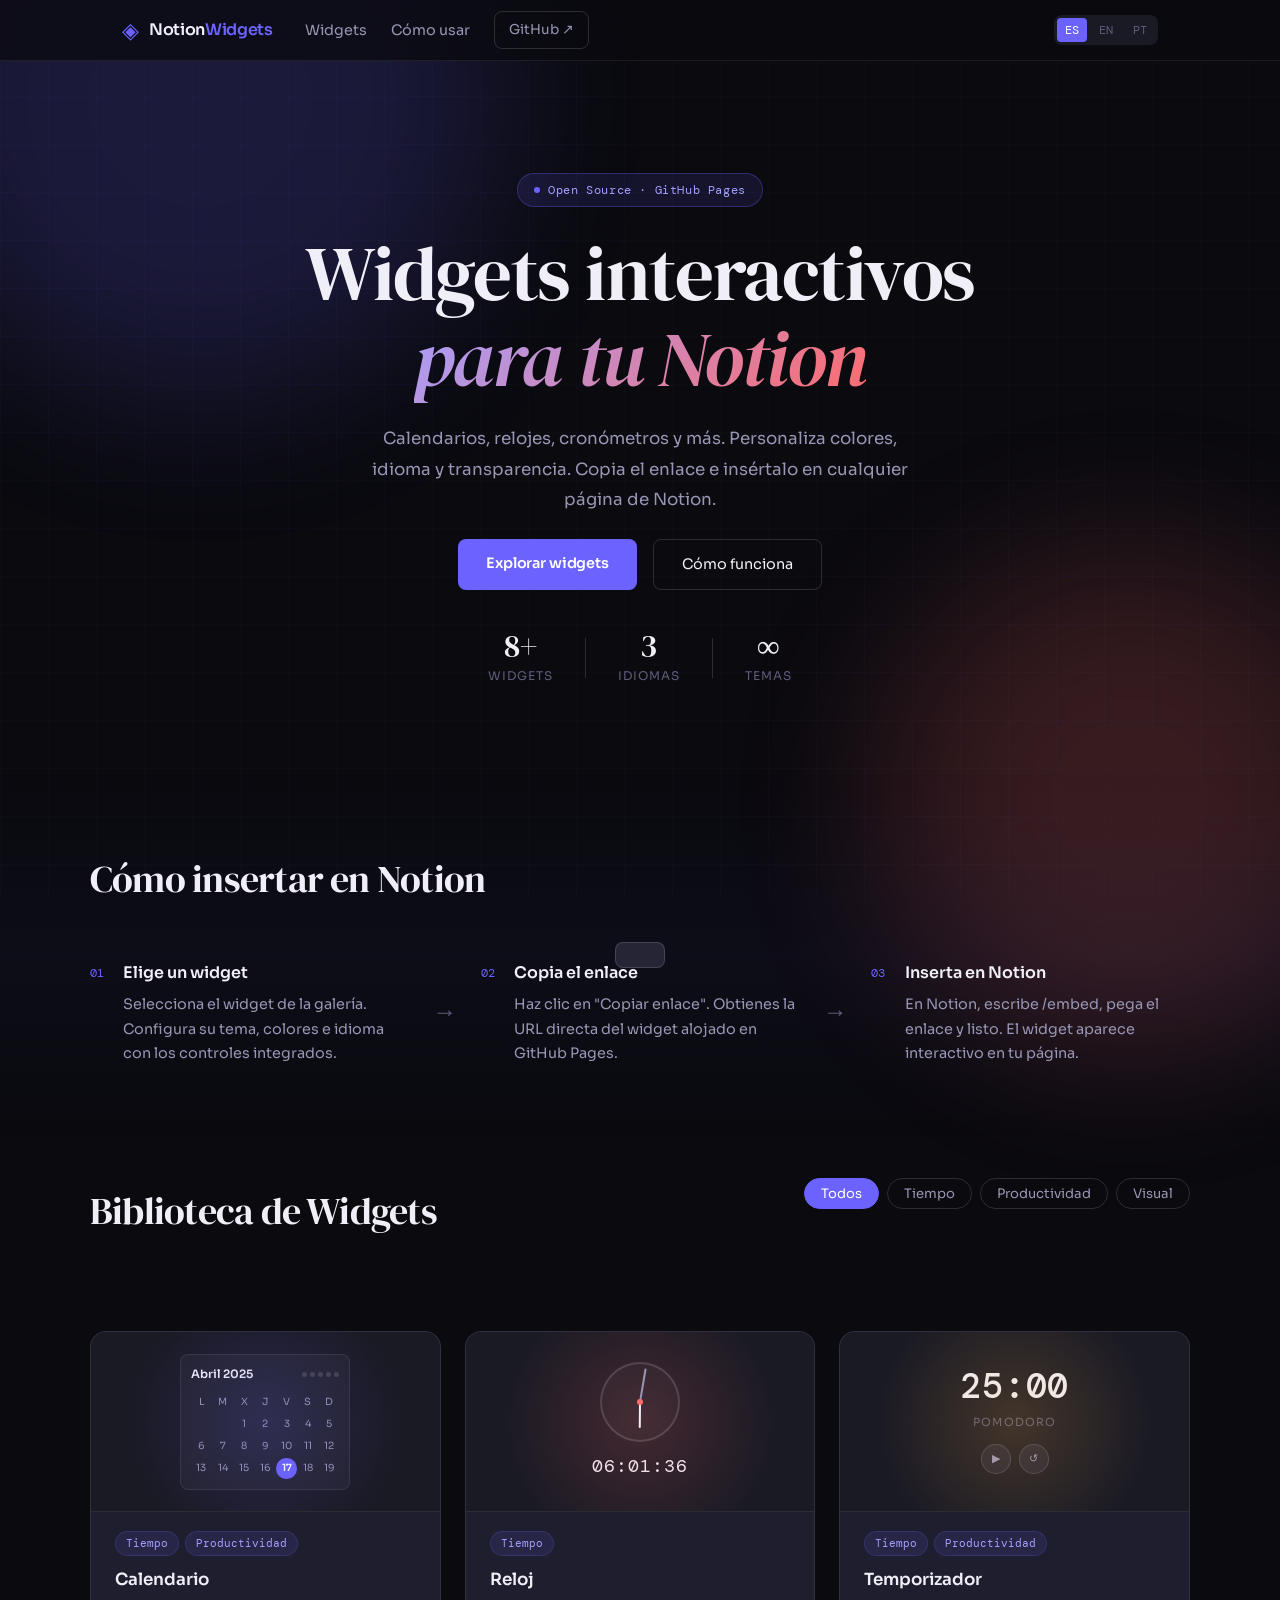
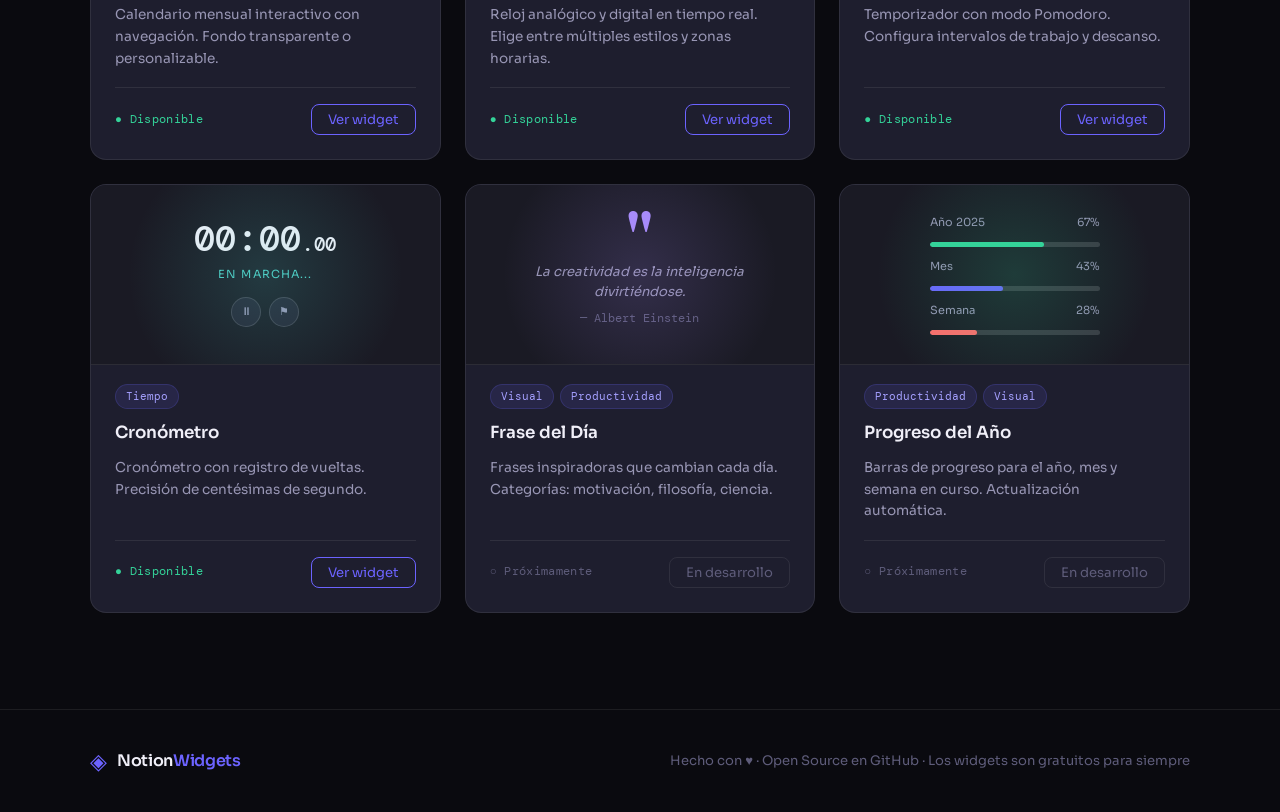
==== commit 9e13617a: "Agregacion de vista previa, personalización y copia de enlace.. Tiene un bug al abrirlo en otra pest" ====
--- a/index.html
+++ b/index.html
@@ -3,7 +3,7 @@
 <head>
   <meta charset="UTF-8" />
   <meta name="viewport" content="width=device-width, initial-scale=1.0" />
-  <title>Calendario · Notion Widget</title>
+  <title>Notion Widgets Hub</title>
   <link rel="preconnect" href="https://fonts.googleapis.com" />
   <link rel="preconnect" href="https://fonts.gstatic.com" crossorigin />
   <link href="https://fonts.googleapis.com/css2?family=DM+Serif+Display:ital@0;1&family=DM+Mono:wght@400;500&family=Sora:wght@300;400;600&display=swap" rel="stylesheet" />
@@ -11,107 +11,275 @@
 </head>
 <body>
 
-  <!-- PANEL DE CONFIGURACIÓN (se oculta en embed de Notion) -->
-  <aside class="config-panel" id="configPanel">
-    <div class="config-header">
-      <span class="config-title">⚙ Personalizar</span>
-      <button class="config-toggle" id="configToggle" title="Cerrar">✕</button>
-    </div>
-
-    <!-- IDIOMA -->
-    <div class="config-group">
-      <label class="config-label" data-i18n="cfg_lang">Idioma</label>
-      <div class="pill-group" id="langGroup">
-        <button class="pill active" data-val="es">ES</button>
-        <button class="pill" data-val="en">EN</button>
-        <button class="pill" data-val="pt">PT</button>
-      </div>
-    </div>
-
-    <!-- TEMA -->
-    <div class="config-group">
-      <label class="config-label" data-i18n="cfg_theme">Tema</label>
-      <div class="pill-group" id="themeGroup">
-        <button class="pill active" data-val="dark" data-i18n="theme_dark">Oscuro</button>
-        <button class="pill" data-val="light" data-i18n="theme_light">Claro</button>
-        <button class="pill" data-val="transparent" data-i18n="theme_trans">Cristal</button>
-      </div>
-    </div>
-
-    <!-- COLOR ACENTO -->
-    <div class="config-group">
-      <label class="config-label" data-i18n="cfg_accent">Color acento</label>
-      <div class="color-swatches" id="accentGroup">
-        <button class="swatch active" data-color="#6C63FF" style="background:#6C63FF"></button>
-        <button class="swatch" data-color="#FF6B6B" style="background:#FF6B6B"></button>
-        <button class="swatch" data-color="#4ECDC4" style="background:#4ECDC4"></button>
-        <button class="swatch" data-color="#FFB347" style="background:#FFB347"></button>
-        <button class="swatch" data-color="#34D399" style="background:#34D399"></button>
-        <button class="swatch" data-color="#F472B6" style="background:#F472B6"></button>
-        <button class="swatch custom-swatch">
-          <input type="color" id="customColor" value="#6C63FF" title="Color personalizado" />
-        </button>
-      </div>
-    </div>
-
-    <!-- FORMATO SEMANA -->
-    <div class="config-group">
-      <label class="config-label" data-i18n="cfg_start">Inicio semana</label>
-      <div class="pill-group" id="startGroup">
-        <button class="pill active" data-val="mon" data-i18n="start_mon">Lunes</button>
-        <button class="pill" data-val="sun" data-i18n="start_sun">Domingo</button>
-      </div>
-    </div>
-
-    <!-- MOSTRAR SEMANA DEL AÑO -->
-    <div class="config-group">
-      <label class="config-label" data-i18n="cfg_week">N.º de semana</label>
-      <div class="pill-group" id="weekNumGroup">
-        <button class="pill active" data-val="no" data-i18n="weeknum_no">No</button>
-        <button class="pill" data-val="yes" data-i18n="weeknum_yes">Sí</button>
-      </div>
-    </div>
-
-    <div class="config-footer">
-      <button class="btn-copy" id="btnCopyLink" data-i18n="btn_copy_link">📋 Copiar enlace Notion</button>
-    </div>
-  </aside>
-
-  <!-- BOTÓN FLOTANTE PARA ABRIR CONFIG -->
-  <button class="fab" id="fabConfig" title="Configurar widget">⚙</button>
-
-  <!-- WIDGET PRINCIPAL -->
-  <main class="widget" id="widget">
-
-    <!-- CABECERA -->
-    <header class="cal-header">
-      <button class="nav-btn" id="prevMonth">‹</button>
-      <div class="cal-title-wrap">
-        <h1 class="cal-month-name" id="monthName">Abril</h1>
-        <span class="cal-year" id="yearName">2025</span>
-      </div>
-      <button class="nav-btn" id="nextMonth">›</button>
-    </header>
-
-    <!-- HOY -->
-    <div class="today-strip" id="todayStrip">
-      <span class="today-dot"></span>
-      <span id="todayLabel">Hoy, jueves 17 de abril de 2025</span>
-    </div>
-
-    <!-- GRID DÍAS -->
-    <div class="cal-grid-wrap">
-      <div class="cal-days-header" id="daysHeader"></div>
-      <div class="cal-grid" id="calGrid"></div>
-    </div>
-
-    <!-- MINI INFO MES -->
-    <footer class="cal-footer">
-      <span id="footerWeeks"></span>
-      <span id="footerDaysLeft"></span>
-    </footer>
-
-  </main>
+  <!-- BACKGROUND GRID -->
+  <div class="bg-grid" aria-hidden="true"></div>
+  <div class="bg-orb orb-1" aria-hidden="true"></div>
+  <div class="bg-orb orb-2" aria-hidden="true"></div>
+
+  <!-- NAV -->
+  <nav class="nav">
+    <div class="nav-inner">
+      <a href="#" class="logo">
+        <span class="logo-icon">◈</span>
+        <span class="logo-text">Notion<em>Widgets</em></span>
+      </a>
+      <div class="nav-links">
+        <a href="#widgets">Widgets</a>
+        <a href="#how">Cómo usar</a>
+        <a href="https://github.com/TU_USUARIO/notion-widgets-hub" target="_blank" class="btn-ghost">GitHub ↗</a>
+      </div>
+      <div class="lang-switch">
+        <button class="lang-btn active" data-lang="es">ES</button>
+        <button class="lang-btn" data-lang="en">EN</button>
+        <button class="lang-btn" data-lang="pt">PT</button>
+      </div>
+    </div>
+  </nav>
+
+  <!-- HERO -->
+  <header class="hero">
+    <div class="hero-inner">
+      <div class="hero-badge">
+        <span class="dot"></span>
+        <span data-i18n="badge">Open Source · GitHub Pages</span>
+      </div>
+      <h1 class="hero-title">
+        <span data-i18n="hero_line1">Widgets interactivos</span><br/>
+        <em data-i18n="hero_line2">para tu Notion</em>
+      </h1>
+      <p class="hero-sub" data-i18n="hero_sub">
+        Calendarios, relojes, cronómetros y más. Personaliza colores, idioma y transparencia. Copia el enlace e insértalo en cualquier página de Notion.
+      </p>
+      <div class="hero-actions">
+        <a href="#widgets" class="btn-primary" data-i18n="cta_explore">Explorar widgets</a>
+        <a href="#how" class="btn-outline" data-i18n="cta_how">Cómo funciona</a>
+      </div>
+      <div class="hero-stats">
+        <div class="stat"><span class="stat-num">8+</span><span class="stat-label" data-i18n="stat_widgets">Widgets</span></div>
+        <div class="stat-sep"></div>
+        <div class="stat"><span class="stat-num">3</span><span class="stat-label" data-i18n="stat_langs">Idiomas</span></div>
+        <div class="stat-sep"></div>
+        <div class="stat"><span class="stat-num">∞</span><span class="stat-label" data-i18n="stat_themes">Temas</span></div>
+      </div>
+    </div>
+  </header>
+
+  <!-- HOW TO USE -->
+  <section class="how" id="how">
+    <div class="container">
+      <h2 class="section-title" data-i18n="how_title">Cómo insertar en Notion</h2>
+      <div class="steps">
+        <div class="step">
+          <div class="step-num">01</div>
+          <div class="step-body">
+            <h3 data-i18n="step1_title">Elige un widget</h3>
+            <p data-i18n="step1_desc">Selecciona el widget de la galería. Configura su tema, colores e idioma con los controles integrados.</p>
+          </div>
+        </div>
+        <div class="step-arrow">→</div>
+        <div class="step">
+          <div class="step-num">02</div>
+          <div class="step-body">
+            <h3 data-i18n="step2_title">Copia el enlace</h3>
+            <p data-i18n="step2_desc">Haz clic en <strong>"Copiar enlace"</strong>. Obtienes la URL directa del widget alojado en GitHub Pages.</p>
+          </div>
+        </div>
+        <div class="step-arrow">→</div>
+        <div class="step">
+          <div class="step-num">03</div>
+          <div class="step-body">
+            <h3 data-i18n="step3_title">Inserta en Notion</h3>
+            <p data-i18n="step3_desc">En Notion, escribe <code>/embed</code>, pega el enlace y listo. El widget aparece interactivo en tu página.</p>
+          </div>
+        </div>
+      </div>
+    </div>
+  </section>
+
+  <!-- WIDGET GALLERY -->
+  <section class="gallery" id="widgets">
+    <div class="container">
+      <div class="gallery-header">
+        <h2 class="section-title" data-i18n="gallery_title">Biblioteca de Widgets</h2>
+        <div class="filter-tabs">
+          <button class="filter-btn active" data-filter="all" data-i18n="filter_all">Todos</button>
+          <button class="filter-btn" data-filter="time" data-i18n="filter_time">Tiempo</button>
+          <button class="filter-btn" data-filter="productivity" data-i18n="filter_prod">Productividad</button>
+          <button class="filter-btn" data-filter="visual" data-i18n="filter_visual">Visual</button>
+        </div>
+      </div>
+
+      <div class="grid" id="widgetGrid">
+
+        <!-- CALENDAR -->
+        <article class="card" data-category="time productivity">
+          <div class="card-preview" style="--card-accent: #6C63FF;">
+            <div class="preview-calendar">
+              <div class="cal-header">
+                <span class="cal-month">Abril 2025</span>
+                <div class="cal-dots"><span></span><span></span><span></span><span></span><span></span></div>
+              </div>
+              <div class="cal-grid">
+                <span>L</span><span>M</span><span>X</span><span>J</span><span>V</span><span>S</span><span>D</span>
+                <span class="empty"></span><span class="empty"></span><span>1</span><span>2</span><span>3</span><span>4</span><span>5</span>
+                <span>6</span><span>7</span><span>8</span><span>9</span><span>10</span><span>11</span><span>12</span>
+                <span>13</span><span>14</span><span>15</span><span>16</span><span class="today">17</span><span>18</span><span>19</span>
+              </div>
+            </div>
+          </div>
+          <div class="card-body">
+            <div class="card-tags">
+              <span class="tag" data-i18n="tag_time">Tiempo</span>
+              <span class="tag" data-i18n="tag_prod">Productividad</span>
+            </div>
+            <h3 data-i18n="widget_cal">Calendario</h3>
+            <p data-i18n="widget_cal_desc">Calendario mensual interactivo con navegación. Fondo transparente o personalizable.</p>
+            <div class="card-footer">
+              <div class="status-badge ready" data-i18n="status_ready">● Disponible</div>
+              <button class="btn-card" onclick="copyLink('widget/calendar')" data-i18n="btn_copy">Ver widget</button>
+            </div>
+          </div>
+        </article>
+
+        <!-- CLOCK -->
+        <article class="card" data-category="time">
+          <div class="card-preview" style="--card-accent: #FF6B6B;">
+            <div class="preview-clock">
+              <div class="clock-face">
+                <div class="clock-hand hour" id="demoHour"></div>
+                <div class="clock-hand min" id="demoMin"></div>
+                <div class="clock-center"></div>
+              </div>
+              <div class="clock-digital">12:34:56</div>
+            </div>
+          </div>
+          <div class="card-body">
+            <div class="card-tags">
+              <span class="tag" data-i18n="tag_time">Tiempo</span>
+            </div>
+            <h3 data-i18n="widget_clock">Reloj</h3>
+            <p data-i18n="widget_clock_desc">Reloj analógico y digital en tiempo real. Elige entre múltiples estilos y zonas horarias.</p>
+            <div class="card-footer">
+              <div class="status-badge ready" data-i18n="status_ready">● Disponible</div>
+              <button class="btn-card" onclick="copyLink('widget/clock')" data-i18n="btn_copy">Ver widget</button>
+            </div>
+          </div>
+        </article>
+
+        <!-- TIMER -->
+        <article class="card" data-category="time productivity">
+          <div class="card-preview" style="--card-accent: #FFB347;">
+            <div class="preview-timer">
+              <div class="timer-display">25:00</div>
+              <div class="timer-label">Pomodoro</div>
+              <div class="timer-btns">
+                <div class="tbtn">▶</div>
+                <div class="tbtn">↺</div>
+              </div>
+            </div>
+          </div>
+          <div class="card-body">
+            <div class="card-tags">
+              <span class="tag" data-i18n="tag_time">Tiempo</span>
+              <span class="tag" data-i18n="tag_prod">Productividad</span>
+            </div>
+            <h3 data-i18n="widget_timer">Temporizador</h3>
+            <p data-i18n="widget_timer_desc">Temporizador con modo Pomodoro. Configura intervalos de trabajo y descanso.</p>
+            <div class="card-footer">
+              <div class="status-badge ready" data-i18n="status_ready">● Disponible</div>
+              <button class="btn-card" onclick="copyLink('widget/timer')" data-i18n="btn_copy">Ver widget</button>
+            </div>
+          </div>
+        </article>
+
+        <!-- STOPWATCH -->
+        <article class="card" data-category="time">
+          <div class="card-preview" style="--card-accent: #4ECDC4;">
+            <div class="preview-timer">
+              <div class="timer-display">00:00<span style="font-size:1.2rem">.00</span></div>
+              <div class="timer-label" style="color:#4ECDC4" data-i18n="prev_running">En marcha...</div>
+              <div class="timer-btns">
+                <div class="tbtn">⏸</div>
+                <div class="tbtn">⚑</div>
+              </div>
+            </div>
+          </div>
+          <div class="card-body">
+            <div class="card-tags">
+              <span class="tag" data-i18n="tag_time">Tiempo</span>
+            </div>
+            <h3 data-i18n="widget_stop">Cronómetro</h3>
+            <p data-i18n="widget_stop_desc">Cronómetro con registro de vueltas. Precisión de centésimas de segundo.</p>
+            <div class="card-footer">
+              <div class="status-badge ready" data-i18n="status_ready">● Disponible</div>
+              <button class="btn-card" onclick="copyLink('widget/stopwatch')" data-i18n="btn_copy">Ver widget</button>
+            </div>
+          </div>
+        </article>
+
+        <!-- QUOTE -->
+        <article class="card" data-category="visual productivity">
+          <div class="card-preview" style="--card-accent: #A78BFA;">
+            <div class="preview-quote">
+              <div class="quote-mark">"</div>
+              <p class="quote-text">La creatividad es la inteligencia divirtiéndose.</p>
+              <p class="quote-author">— Albert Einstein</p>
+            </div>
+          </div>
+          <div class="card-body">
+            <div class="card-tags">
+              <span class="tag" data-i18n="tag_visual">Visual</span>
+              <span class="tag" data-i18n="tag_prod">Productividad</span>
+            </div>
+            <h3 data-i18n="widget_quote">Frase del Día</h3>
+            <p data-i18n="widget_quote_desc">Frases inspiradoras que cambian cada día. Categorías: motivación, filosofía, ciencia.</p>
+            <div class="card-footer">
+              <div class="status-badge coming" data-i18n="status_soon">○ Próximamente</div>
+              <button class="btn-card disabled" disabled data-i18n="btn_soon">En desarrollo</button>
+            </div>
+          </div>
+        </article>
+
+        <!-- PROGRESS -->
+        <article class="card" data-category="productivity visual">
+          <div class="card-preview" style="--card-accent: #34D399;">
+            <div class="preview-progress">
+              <div class="prog-label"><span data-i18n="prev_year">Año 2025</span><span>67%</span></div>
+              <div class="prog-bar"><div class="prog-fill" style="width:67%;background:#34D399"></div></div>
+              <div class="prog-label"><span data-i18n="prev_month">Mes</span><span>43%</span></div>
+              <div class="prog-bar"><div class="prog-fill" style="width:43%;background:#6C63FF"></div></div>
+              <div class="prog-label"><span data-i18n="prev_week">Semana</span><span>28%</span></div>
+              <div class="prog-bar"><div class="prog-fill" style="width:28%;background:#FF6B6B"></div></div>
+            </div>
+          </div>
+          <div class="card-body">
+            <div class="card-tags">
+              <span class="tag" data-i18n="tag_prod">Productividad</span>
+              <span class="tag" data-i18n="tag_visual">Visual</span>
+            </div>
+            <h3 data-i18n="widget_prog">Progreso del Año</h3>
+            <p data-i18n="widget_prog_desc">Barras de progreso para el año, mes y semana en curso. Actualización automática.</p>
+            <div class="card-footer">
+              <div class="status-badge coming" data-i18n="status_soon">○ Próximamente</div>
+              <button class="btn-card disabled" disabled data-i18n="btn_soon">En desarrollo</button>
+            </div>
+          </div>
+        </article>
+
+      </div>
+    </div>
+  </section>
+
+  <!-- FOOTER -->
+  <footer class="footer">
+    <div class="container footer-inner">
+      <div class="logo">
+        <span class="logo-icon">◈</span>
+        <span class="logo-text">Notion<em>Widgets</em></span>
+      </div>
+      <p class="footer-copy" data-i18n="footer">Hecho con ♥ · Open Source en GitHub · Los widgets son gratuitos para siempre</p>
+    </div>
+  </footer>
 
   <!-- TOAST -->
   <div class="toast" id="toast"></div>
--- a/styles.css
+++ b/styles.css
@@ -1,479 +1,786 @@
 /* ===========================
-   NOTION WIDGET — Calendario
-   styles.css  (rama: widget/calendar)
+   NOTION WIDGETS HUB — styles.css
    =========================== */
 
-/* ── VARIABLES / TEMAS ──────────────────────────────── */
 :root {
   --accent: #6C63FF;
-  --accent-soft: rgba(108,99,255,0.15);
-  --accent-glow: rgba(108,99,255,0.35);
+  --accent2: #FF6B6B;
+  --bg: #0A0A0F;
+  --bg2: #111118;
+  --bg3: #1A1A24;
+  --surface: #1E1E2E;
+  --surface2: #252535;
+  --border: rgba(255,255,255,0.08);
+  --border2: rgba(255,255,255,0.14);
+  --text: #F0EFF8;
+  --text2: #9896B4;
+  --text3: #5E5C7A;
+  --font-display: 'DM Serif Display', serif;
+  --font-body: 'Sora', sans-serif;
+  --font-mono: 'DM Mono', monospace;
   --radius: 16px;
   --radius-sm: 8px;
   --radius-xs: 4px;
-  --font-display: 'DM Serif Display', serif;
-  --font-body: 'Sora', sans-serif;
-  --font-mono: 'DM Mono', monospace;
-  --transition: 0.2s cubic-bezier(0.4,0,0.2,1);
-  --cell-size: 40px;
-}
-
-/* TEMA OSCURO (por defecto) */
-body.theme-dark {
-  --bg: #0D0D14;
-  --bg2: #14141F;
-  --surface: #1A1A28;
-  --surface2: #222234;
-  --border: rgba(255,255,255,0.07);
-  --border2: rgba(255,255,255,0.13);
-  --text: #EEEDF8;
-  --text2: #9896B4;
-  --text3: #4E4C6A;
-  --today-bg: var(--accent);
-  --today-text: #fff;
-}
-
-/* TEMA CLARO */
-body.theme-light {
-  --bg: #F5F4FC;
-  --bg2: #ECEAF8;
-  --surface: #FFFFFF;
-  --surface2: #F0EFF9;
-  --border: rgba(0,0,0,0.08);
-  --border2: rgba(0,0,0,0.14);
-  --text: #1A1830;
-  --text2: #6B6890;
-  --text3: #B0AEC8;
-  --today-bg: var(--accent);
-  --today-text: #fff;
-}
-
-/* TEMA CRISTAL / TRANSPARENTE */
-body.theme-transparent {
-  --bg: transparent;
-  --bg2: rgba(255,255,255,0.04);
-  --surface: rgba(255,255,255,0.06);
-  --surface2: rgba(255,255,255,0.09);
-  --border: rgba(255,255,255,0.1);
-  --border2: rgba(255,255,255,0.18);
-  --text: #FFFFFF;
-  --text2: rgba(255,255,255,0.6);
-  --text3: rgba(255,255,255,0.3);
-  --today-bg: var(--accent);
-  --today-text: #fff;
-}
-
-/* ── RESET ──────────────────────────────────────────── */
+  --transition: 0.25s cubic-bezier(0.4, 0, 0.2, 1);
+}
+
 *, *::before, *::after { box-sizing: border-box; margin: 0; padding: 0; }
-html, body { width: 100%; min-height: 100vh; }
+
+html { scroll-behavior: smooth; }
 
 body {
   font-family: var(--font-body);
   background: var(--bg);
   color: var(--text);
-  display: flex;
-  align-items: flex-start;
+  min-height: 100vh;
+  overflow-x: hidden;
+  font-size: 15px;
+  line-height: 1.7;
+}
+
+/* BACKGROUND */
+.bg-grid {
+  position: fixed;
+  inset: 0;
+  background-image:
+    linear-gradient(rgba(108,99,255,0.035) 1px, transparent 1px),
+    linear-gradient(90deg, rgba(108,99,255,0.035) 1px, transparent 1px);
+  background-size: 48px 48px;
+  pointer-events: none;
+  z-index: 0;
+}
+
+.bg-orb {
+  position: fixed;
+  border-radius: 50%;
+  filter: blur(80px);
+  pointer-events: none;
+  z-index: 0;
+  opacity: 0.18;
+}
+.orb-1 { width: 600px; height: 600px; background: #6C63FF; top: -200px; left: -100px; }
+.orb-2 { width: 500px; height: 500px; background: #FF6B6B; bottom: -150px; right: -100px; }
+
+/* NAV */
+.nav {
+  position: sticky;
+  top: 0;
+  z-index: 100;
+  backdrop-filter: blur(20px);
+  background: rgba(10, 10, 15, 0.75);
+  border-bottom: 1px solid var(--border);
+}
+
+.nav-inner {
+  max-width: 1100px;
+  margin: 0 auto;
+  padding: 0 2rem;
+  height: 60px;
+  display: flex;
+  align-items: center;
+  gap: 2rem;
+}
+
+.logo {
+  display: flex;
+  align-items: center;
+  gap: 10px;
+  text-decoration: none;
+  color: var(--text);
+  flex-shrink: 0;
+}
+.logo-icon { font-size: 1.4rem; color: var(--accent); }
+.logo-text { font-family: var(--font-body); font-weight: 600; font-size: 1rem; letter-spacing: -0.02em; }
+.logo-text em { font-style: normal; color: var(--accent); }
+
+.nav-links {
+  display: flex;
+  align-items: center;
+  gap: 1.5rem;
+  flex: 1;
+}
+.nav-links a {
+  text-decoration: none;
+  color: var(--text2);
+  font-size: 0.9rem;
+  transition: color var(--transition);
+}
+.nav-links a:hover { color: var(--text); }
+
+.btn-ghost {
+  padding: 6px 14px;
+  border: 1px solid var(--border2);
+  border-radius: var(--radius-sm);
+  font-size: 0.85rem !important;
+  transition: border-color var(--transition), color var(--transition) !important;
+}
+.btn-ghost:hover { border-color: var(--accent) !important; color: var(--accent) !important; }
+
+.lang-switch {
+  display: flex;
+  gap: 4px;
+  background: var(--bg3);
+  border-radius: var(--radius-sm);
+  padding: 3px;
+}
+.lang-btn {
+  background: none;
+  border: none;
+  color: var(--text3);
+  font-family: var(--font-mono);
+  font-size: 0.75rem;
+  padding: 4px 8px;
+  border-radius: var(--radius-xs);
+  cursor: pointer;
+  transition: background var(--transition), color var(--transition);
+}
+.lang-btn.active {
+  background: var(--accent);
+  color: #fff;
+}
+
+/* HERO */
+.hero {
+  position: relative;
+  z-index: 1;
+  padding: 7rem 2rem 5rem;
+  text-align: center;
+}
+
+.hero-inner {
+  max-width: 760px;
+  margin: 0 auto;
+  display: flex;
+  flex-direction: column;
+  align-items: center;
+  gap: 1.5rem;
+}
+
+.hero-badge {
+  display: inline-flex;
+  align-items: center;
+  gap: 8px;
+  padding: 6px 16px;
+  background: rgba(108, 99, 255, 0.12);
+  border: 1px solid rgba(108, 99, 255, 0.3);
+  border-radius: 100px;
+  font-family: var(--font-mono);
+  font-size: 0.75rem;
+  color: #A5A0FF;
+  letter-spacing: 0.05em;
+}
+.dot {
+  width: 6px; height: 6px;
+  border-radius: 50%;
+  background: #6C63FF;
+  animation: pulse 2s infinite;
+}
+@keyframes pulse {
+  0%, 100% { opacity: 1; }
+  50% { opacity: 0.3; }
+}
+
+.hero-title {
+  font-family: var(--font-display);
+  font-size: clamp(2.8rem, 6vw, 5rem);
+  font-weight: 400;
+  line-height: 1.1;
+  letter-spacing: -0.02em;
+  color: var(--text);
+}
+.hero-title em {
+  font-style: italic;
+  background: linear-gradient(135deg, #A5A0FF, #FF6B6B);
+  -webkit-background-clip: text;
+  -webkit-text-fill-color: transparent;
+  background-clip: text;
+}
+
+.hero-sub {
+  max-width: 560px;
+  color: var(--text2);
+  font-size: 1.05rem;
+  line-height: 1.8;
+}
+
+.hero-actions {
+  display: flex;
+  gap: 1rem;
+  flex-wrap: wrap;
   justify-content: center;
-  padding: 1.5rem 1rem 1rem;
-  transition: background 0.3s;
-  position: relative;
-}
-
-/* ── WIDGET PRINCIPAL ───────────────────────────────── */
-.widget {
-  width: 100%;
-  max-width: 380px;
-  background: var(--surface);
-  border: 1px solid var(--border);
-  border-radius: var(--radius);
-  padding: 1.4rem 1.5rem 1.2rem;
-  display: flex;
-  flex-direction: column;
-  gap: 1rem;
-  backdrop-filter: blur(20px);
-  -webkit-backdrop-filter: blur(20px);
-}
-
-/* ── CABECERA ───────────────────────────────────────── */
-.cal-header {
-  display: flex;
-  align-items: center;
-  justify-content: space-between;
-}
-
-.cal-title-wrap {
-  text-align: center;
-}
-
-.cal-month-name {
+}
+
+.btn-primary {
+  padding: 12px 28px;
+  background: var(--accent);
+  color: #fff;
+  border-radius: var(--radius-sm);
+  text-decoration: none;
+  font-weight: 600;
+  font-size: 0.9rem;
+  letter-spacing: -0.01em;
+  transition: transform var(--transition), box-shadow var(--transition);
+}
+.btn-primary:hover {
+  transform: translateY(-2px);
+  box-shadow: 0 8px 30px rgba(108, 99, 255, 0.4);
+}
+
+.btn-outline {
+  padding: 12px 28px;
+  border: 1px solid var(--border2);
+  color: var(--text);
+  border-radius: var(--radius-sm);
+  text-decoration: none;
+  font-weight: 400;
+  font-size: 0.9rem;
+  transition: border-color var(--transition), background var(--transition);
+}
+.btn-outline:hover {
+  border-color: var(--accent);
+  background: rgba(108, 99, 255, 0.08);
+}
+
+.hero-stats {
+  display: flex;
+  align-items: center;
+  gap: 2rem;
+  margin-top: 1rem;
+}
+.stat { text-align: center; }
+.stat-num {
+  display: block;
   font-family: var(--font-display);
-  font-size: 1.7rem;
-  font-weight: 400;
+  font-size: 2rem;
   color: var(--text);
   line-height: 1;
-  letter-spacing: -0.02em;
-}
-
-.cal-year {
-  font-family: var(--font-mono);
+}
+.stat-label {
+  display: block;
   font-size: 0.75rem;
   color: var(--text3);
-  letter-spacing: 0.1em;
-}
-
-.nav-btn {
-  width: 34px; height: 34px;
-  border-radius: 50%;
-  border: 1px solid var(--border2);
-  background: var(--surface2);
-  color: var(--text2);
-  font-size: 1.2rem;
-  cursor: pointer;
-  display: flex; align-items: center; justify-content: center;
-  transition: all var(--transition);
-  line-height: 1;
-}
-.nav-btn:hover {
-  border-color: var(--accent);
-  color: var(--accent);
-  background: var(--accent-soft);
-}
-
-/* ── HOY STRIP ──────────────────────────────────────── */
-.today-strip {
-  display: flex;
-  align-items: center;
-  gap: 8px;
-  padding: 7px 12px;
-  background: var(--accent-soft);
-  border-radius: var(--radius-sm);
-  font-size: 0.78rem;
-  color: var(--accent);
-  font-family: var(--font-mono);
-  letter-spacing: 0.02em;
-  border: 1px solid rgba(108,99,255,0.2);
-}
-
-.today-dot {
-  width: 6px; height: 6px;
-  border-radius: 50%;
-  background: var(--accent);
-  flex-shrink: 0;
-  animation: pulse 2s infinite;
-}
-
-@keyframes pulse {
-  0%, 100% { opacity: 1; transform: scale(1); }
-  50% { opacity: 0.4; transform: scale(0.8); }
-}
-
-/* ── GRID ───────────────────────────────────────────── */
-.cal-grid-wrap {
-  display: flex;
-  flex-direction: column;
-  gap: 4px;
-}
-
-.cal-days-header {
-  display: grid;
-  grid-template-columns: repeat(7, 1fr);
-  gap: 2px;
-  margin-bottom: 4px;
-}
-
-/* Si se muestran números de semana, 8 cols */
-.show-weeknum .cal-days-header,
-.show-weeknum .cal-grid {
-  grid-template-columns: 28px repeat(7, 1fr);
-}
-
-.day-label {
-  font-family: var(--font-mono);
-  font-size: 0.65rem;
-  color: var(--text3);
-  text-align: center;
-  padding: 4px 0;
   letter-spacing: 0.08em;
   text-transform: uppercase;
-}
-
-.day-label.weekend { color: var(--accent); opacity: 0.6; }
-
-.week-num-label {
-  font-family: var(--font-mono);
-  font-size: 0.6rem;
+  margin-top: 4px;
+}
+.stat-sep {
+  width: 1px;
+  height: 40px;
+  background: var(--border2);
+}
+
+/* HOW TO USE */
+.how {
+  position: relative;
+  z-index: 1;
+  padding: 5rem 2rem;
+  background: linear-gradient(180deg, transparent, rgba(108,99,255,0.04), transparent);
+}
+
+.container {
+  max-width: 1100px;
+  margin: 0 auto;
+}
+
+.section-title {
+  font-family: var(--font-display);
+  font-size: clamp(1.8rem, 3vw, 2.6rem);
+  font-weight: 400;
+  letter-spacing: -0.02em;
+  margin-bottom: 3rem;
+}
+
+.steps {
+  display: flex;
+  align-items: flex-start;
+  gap: 1rem;
+  flex-wrap: wrap;
+}
+
+.step {
+  flex: 1;
+  min-width: 220px;
+  display: flex;
+  gap: 1.2rem;
+}
+.step-num {
+  font-family: var(--font-mono);
+  font-size: 0.75rem;
+  color: var(--accent);
+  padding-top: 4px;
+  flex-shrink: 0;
+}
+.step-body h3 {
+  font-size: 1rem;
+  font-weight: 600;
+  margin-bottom: 6px;
+  color: var(--text);
+}
+.step-body p {
+  font-size: 0.9rem;
+  color: var(--text2);
+}
+.step-body code {
+  font-family: var(--font-mono);
+  font-size: 0.82rem;
+  background: rgba(108,99,255,0.15);
+  color: #A5A0FF;
+  padding: 2px 6px;
+  border-radius: var(--radius-xs);
+}
+.step-arrow {
+  font-size: 1.5rem;
   color: var(--text3);
-  text-align: center;
-  padding: 4px 0;
-}
-
-.cal-grid {
-  display: grid;
-  grid-template-columns: repeat(7, 1fr);
-  gap: 2px;
-}
-
-.cal-cell {
-  aspect-ratio: 1;
-  display: flex;
-  align-items: center;
-  justify-content: center;
-  font-size: 0.82rem;
-  font-family: var(--font-body);
-  border-radius: var(--radius-xs);
-  cursor: default;
-  transition: background var(--transition), color var(--transition);
+  align-self: center;
+  padding: 0 0.5rem;
+  flex-shrink: 0;
+}
+
+/* GALLERY */
+.gallery {
   position: relative;
+  z-index: 1;
+  padding: 2rem 2rem 6rem;
+}
+
+.gallery-header {
+  display: flex;
+  align-items: flex-start;
+  justify-content: space-between;
+  flex-wrap: wrap;
+  gap: 1.5rem;
+  margin-bottom: 2.5rem;
+}
+
+.filter-tabs {
+  display: flex;
+  gap: 8px;
+  flex-wrap: wrap;
+}
+.filter-btn {
+  padding: 6px 16px;
+  border-radius: 100px;
+  border: 1px solid var(--border2);
+  background: none;
   color: var(--text2);
-  font-weight: 300;
-}
-
-.cal-cell.cur-month {
-  color: var(--text);
-}
-
-.cal-cell.other-month {
-  color: var(--text3);
-  opacity: 0.4;
-}
-
-.cal-cell.weekend.cur-month {
-  color: var(--accent);
-  opacity: 0.75;
-}
-
-.cal-cell.today {
-  background: var(--today-bg);
-  color: var(--today-text) !important;
-  font-weight: 600;
-  border-radius: 50%;
-  box-shadow: 0 4px 14px var(--accent-glow);
-  opacity: 1 !important;
-}
-
-.cal-cell:not(.empty):hover:not(.today) {
-  background: var(--surface2);
-  border-radius: 50%;
-}
-
-.cal-cell.week-num {
-  font-family: var(--font-mono);
-  font-size: 0.6rem;
-  color: var(--text3);
-  aspect-ratio: auto;
-  padding: 2px 0;
-  cursor: default;
-}
-
-/* ── FOOTER DEL CALENDARIO ──────────────────────────── */
-.cal-footer {
-  display: flex;
-  justify-content: space-between;
-  padding-top: 0.8rem;
-  border-top: 1px solid var(--border);
-  font-family: var(--font-mono);
-  font-size: 0.68rem;
-  color: var(--text3);
-  letter-spacing: 0.03em;
-}
-
-/* ── PANEL DE CONFIGURACIÓN ─────────────────────────── */
-.config-panel {
-  position: fixed;
-  top: 0; right: 0;
-  width: 240px;
-  height: 100%;
-  background: var(--bg2, #14141F);
-  border-left: 1px solid var(--border2, rgba(255,255,255,0.13));
-  padding: 1.2rem 1.2rem 2rem;
-  display: flex;
-  flex-direction: column;
-  gap: 1.4rem;
-  z-index: 200;
-  transform: translateX(100%);
-  transition: transform 0.3s cubic-bezier(0.4,0,0.2,1);
-  overflow-y: auto;
-  backdrop-filter: blur(20px);
-  -webkit-backdrop-filter: blur(20px);
-}
-
-.config-panel.open { transform: translateX(0); }
-
-.config-header {
-  display: flex;
-  align-items: center;
-  justify-content: space-between;
-}
-.config-title {
-  font-family: var(--font-mono);
-  font-size: 0.78rem;
-  color: var(--text2, #9896B4);
-  letter-spacing: 0.08em;
-  text-transform: uppercase;
-}
-.config-toggle {
-  background: none;
-  border: none;
-  color: var(--text3, #4E4C6A);
-  cursor: pointer;
-  font-size: 1rem;
-  transition: color var(--transition);
-}
-.config-toggle:hover { color: var(--text, #EEEDF8); }
-
-.config-group {
-  display: flex;
-  flex-direction: column;
-  gap: 8px;
-}
-
-.config-label {
-  font-family: var(--font-mono);
-  font-size: 0.65rem;
-  color: var(--text3, #4E4C6A);
-  letter-spacing: 0.1em;
-  text-transform: uppercase;
-}
-
-.pill-group {
-  display: flex;
-  gap: 4px;
-  flex-wrap: wrap;
-}
-
-.pill {
-  padding: 5px 12px;
-  border-radius: 100px;
-  border: 1px solid var(--border2, rgba(255,255,255,0.13));
-  background: none;
-  color: var(--text2, #9896B4);
-  font-family: var(--font-mono);
-  font-size: 0.7rem;
-  cursor: pointer;
-  transition: all var(--transition);
-}
-.pill.active {
-  background: var(--accent);
-  border-color: var(--accent);
-  color: #fff;
-}
-.pill:not(.active):hover {
-  border-color: var(--accent);
-  color: var(--accent);
-}
-
-/* SWATCHES */
-.color-swatches {
-  display: flex;
-  gap: 6px;
-  flex-wrap: wrap;
-}
-.swatch {
-  width: 24px; height: 24px;
-  border-radius: 50%;
-  border: 2px solid transparent;
-  cursor: pointer;
-  transition: transform var(--transition), border-color var(--transition);
-  position: relative;
-  flex-shrink: 0;
-}
-.swatch:hover { transform: scale(1.15); }
-.swatch.active { border-color: #fff; box-shadow: 0 0 0 2px var(--accent); }
-.custom-swatch {
-  background: conic-gradient(red, yellow, green, cyan, blue, magenta, red);
-  overflow: hidden;
-  display: flex; align-items: center; justify-content: center;
-}
-.custom-swatch input[type="color"] {
-  opacity: 0;
-  position: absolute;
-  inset: 0;
-  width: 100%; height: 100%;
-  cursor: pointer;
-  border: none;
-}
-
-/* BOTÓN COPIAR */
-.btn-copy {
-  width: 100%;
-  padding: 10px;
-  border-radius: var(--radius-sm);
-  border: 1px solid var(--accent, #6C63FF);
-  background: none;
-  color: var(--accent, #6C63FF);
   font-family: var(--font-body);
   font-size: 0.82rem;
   cursor: pointer;
   transition: all var(--transition);
-  text-align: center;
-}
-.btn-copy:hover {
+}
+.filter-btn.active {
+  background: var(--accent);
+  border-color: var(--accent);
+  color: #fff;
+}
+.filter-btn:not(.active):hover {
+  border-color: var(--accent);
+  color: var(--accent);
+}
+
+.grid {
+  display: grid;
+  grid-template-columns: repeat(auto-fill, minmax(300px, 1fr));
+  gap: 1.5rem;
+}
+
+/* CARDS */
+.card {
+  background: var(--surface);
+  border: 1px solid var(--border);
+  border-radius: var(--radius);
+  overflow: hidden;
+  transition: transform var(--transition), border-color var(--transition), box-shadow var(--transition);
+  display: flex;
+  flex-direction: column;
+}
+.card:hover {
+  transform: translateY(-4px);
+  border-color: var(--border2);
+  box-shadow: 0 20px 60px rgba(0,0,0,0.3);
+}
+
+.card-preview {
+  height: 180px;
+  background: var(--bg3);
+  display: flex;
+  align-items: center;
+  justify-content: center;
+  border-bottom: 1px solid var(--border);
+  position: relative;
+  overflow: hidden;
+}
+.card-preview::before {
+  content: '';
+  position: absolute;
+  inset: 0;
+  background: radial-gradient(circle at 50% 50%, color-mix(in srgb, var(--card-accent) 18%, transparent), transparent 70%);
+}
+
+/* PREVIEW COMPONENTS */
+.preview-calendar {
+  width: 170px;
+  background: rgba(255,255,255,0.04);
+  border: 1px solid var(--border);
+  border-radius: var(--radius-sm);
+  padding: 10px;
+  font-size: 0.7rem;
+}
+.cal-header { display: flex; justify-content: space-between; align-items: center; margin-bottom: 8px; }
+.cal-month { font-weight: 600; font-size: 0.72rem; }
+.cal-dots { display: flex; gap: 3px; }
+.cal-dots span { width: 5px; height: 5px; border-radius: 50%; background: var(--border2); }
+.cal-grid { display: grid; grid-template-columns: repeat(7, 1fr); gap: 1px; text-align: center; }
+.cal-grid span { padding: 2px; color: var(--text2); font-size: 0.62rem; }
+.cal-grid .empty { opacity: 0; }
+.cal-grid .today {
   background: var(--accent);
   color: #fff;
-}
-
-.config-footer { margin-top: auto; }
-
-/* ── FAB ────────────────────────────────────────────── */
-.fab {
+  border-radius: 50%;
+  font-weight: 600;
+}
+
+.preview-clock {
+  display: flex;
+  flex-direction: column;
+  align-items: center;
+  gap: 10px;
+}
+.clock-face {
+  width: 80px; height: 80px;
+  border-radius: 50%;
+  border: 2px solid var(--border2);
+  position: relative;
+  background: rgba(255,255,255,0.02);
+}
+.clock-hand {
+  position: absolute;
+  bottom: 50%;
+  left: 50%;
+  transform-origin: bottom center;
+  border-radius: 2px;
+}
+.clock-hand.hour { width: 2px; height: 26px; margin-left: -1px; background: var(--text); transform: rotate(150deg); }
+.clock-hand.min  { width: 1.5px; height: 34px; margin-left: -0.75px; background: var(--text2); transform: rotate(210deg); }
+.clock-center {
+  position: absolute;
+  width: 6px; height: 6px;
+  background: #FF6B6B;
+  border-radius: 50%;
+  top: 50%; left: 50%;
+  transform: translate(-50%, -50%);
+}
+.clock-digital {
+  font-family: var(--font-mono);
+  font-size: 1.1rem;
+  color: var(--text);
+  letter-spacing: 0.05em;
+}
+
+.preview-timer {
+  text-align: center;
+  display: flex;
+  flex-direction: column;
+  align-items: center;
+  gap: 8px;
+}
+.timer-display {
+  font-family: var(--font-mono);
+  font-size: 2.2rem;
+  font-weight: 500;
+  color: var(--text);
+  letter-spacing: 0.02em;
+  line-height: 1;
+}
+.timer-label { font-size: 0.7rem; color: var(--text3); text-transform: uppercase; letter-spacing: 0.1em; }
+.timer-btns { display: flex; gap: 8px; margin-top: 4px; }
+.tbtn {
+  width: 30px; height: 30px;
+  border-radius: 50%;
+  background: var(--surface2);
+  border: 1px solid var(--border2);
+  display: flex; align-items: center; justify-content: center;
+  font-size: 0.7rem;
+  color: var(--text2);
+}
+
+.preview-quote {
+  padding: 1.5rem;
+  text-align: center;
+}
+.quote-mark {
+  font-family: var(--font-display);
+  font-size: 4rem;
+  line-height: 0.5;
+  color: #A78BFA;
+  margin-bottom: 10px;
+}
+.quote-text { font-style: italic; font-size: 0.82rem; color: var(--text2); line-height: 1.5; }
+.quote-author { font-size: 0.72rem; color: var(--text3); margin-top: 8px; font-family: var(--font-mono); }
+
+.preview-progress { width: 170px; display: flex; flex-direction: column; gap: 10px; }
+.prog-label { display: flex; justify-content: space-between; font-size: 0.7rem; color: var(--text2); }
+.prog-bar { height: 5px; background: var(--border2); border-radius: 100px; overflow: hidden; }
+.prog-fill { height: 100%; border-radius: 100px; }
+
+/* CARD BODY */
+.card-body {
+  padding: 1.2rem 1.5rem 1.5rem;
+  display: flex;
+  flex-direction: column;
+  gap: 0.6rem;
+  flex: 1;
+}
+
+.card-tags { display: flex; gap: 6px; flex-wrap: wrap; }
+.tag {
+  font-size: 0.7rem;
+  padding: 2px 10px;
+  border-radius: 100px;
+  background: rgba(108,99,255,0.12);
+  color: #A5A0FF;
+  border: 1px solid rgba(108,99,255,0.2);
+  font-family: var(--font-mono);
+}
+
+.card-body h3 {
+  font-size: 1.05rem;
+  font-weight: 600;
+  color: var(--text);
+}
+
+.card-body p {
+  font-size: 0.85rem;
+  color: var(--text2);
+  line-height: 1.6;
+  flex: 1;
+}
+
+.card-footer {
+  display: flex;
+  align-items: center;
+  justify-content: space-between;
+  margin-top: 0.5rem;
+  padding-top: 1rem;
+  border-top: 1px solid var(--border);
+}
+
+.status-badge {
+  font-family: var(--font-mono);
+  font-size: 0.72rem;
+  letter-spacing: 0.03em;
+}
+.status-badge.ready { color: #34D399; }
+.status-badge.coming { color: var(--text3); }
+
+.btn-card {
+  padding: 6px 16px;
+  border-radius: var(--radius-sm);
+  border: 1px solid var(--accent);
+  background: none;
+  color: var(--accent);
+  font-family: var(--font-body);
+  font-size: 0.82rem;
+  cursor: pointer;
+  transition: all var(--transition);
+}
+.btn-card:hover:not(.disabled) {
+  background: var(--accent);
+  color: #fff;
+}
+.btn-card.disabled {
+  border-color: var(--border);
+  color: var(--text3);
+  cursor: not-allowed;
+}
+
+/* FOOTER */
+.footer {
+  position: relative;
+  z-index: 1;
+  border-top: 1px solid var(--border);
+  padding: 2rem;
+}
+.footer-inner {
+  display: flex;
+  align-items: center;
+  justify-content: space-between;
+  flex-wrap: wrap;
+  gap: 1rem;
+}
+.footer-copy {
+  font-size: 0.82rem;
+  color: var(--text3);
+}
+
+/* TOAST */
+.toast {
   position: fixed;
-  bottom: 1.2rem;
-  right: 1.2rem;
-  width: 40px; height: 40px;
+  bottom: 2rem;
+  left: 50%;
+  transform: translateX(-50%) translateY(100px);
+  background: var(--surface2);
+  border: 1px solid var(--border2);
+  color: var(--text);
+  padding: 12px 24px;
+  border-radius: var(--radius-sm);
+  font-size: 0.85rem;
+  font-family: var(--font-mono);
+  z-index: 999;
+  transition: transform 0.3s cubic-bezier(0.34, 1.56, 0.64, 1);
+  backdrop-filter: blur(10px);
+}
+.toast.show {
+  transform: translateX(-50%) translateY(0);
+}
+
+/* HIDDEN */
+.card.hidden { display: none; }
+
+/* ── MODAL PREVIEW ──────────────────────────────────────── */
+#widgetModal {
+  position: fixed;
+  inset: 0;
+  z-index: 500;
+  display: flex;
+  align-items: center;
+  justify-content: center;
+  padding: 1.5rem;
+  opacity: 0;
+  transition: opacity 0.25s ease;
+  pointer-events: none;
+}
+#widgetModal.visible {
+  opacity: 1;
+  pointer-events: all;
+}
+.modal-backdrop {
+  position: absolute;
+  inset: 0;
+  background: rgba(0,0,0,0.75);
+  backdrop-filter: blur(6px);
+}
+.modal-box {
+  position: relative;
+  z-index: 1;
+  width: 100%;
+  max-width: 500px;
+  background: var(--bg2);
+  border: 1px solid var(--border2);
+  border-radius: var(--radius);
+  overflow: hidden;
+  display: flex;
+  flex-direction: column;
+  transform: translateY(20px);
+  transition: transform 0.3s cubic-bezier(0.34,1.56,0.64,1);
+  box-shadow: 0 40px 100px rgba(0,0,0,0.6);
+}
+#widgetModal.visible .modal-box { transform: translateY(0); }
+.modal-header {
+  display: flex;
+  align-items: center;
+  justify-content: space-between;
+  padding: 0.85rem 1.2rem;
+  border-bottom: 1px solid var(--border);
+  gap: 0.6rem;
+  flex-wrap: wrap;
+}
+.modal-title {
+  font-family: var(--font-mono);
+  font-size: 0.7rem;
+  color: var(--text3);
+  letter-spacing: 0.08em;
+  text-transform: uppercase;
+  flex-shrink: 0;
+}
+.modal-actions { display: flex; gap: 6px; align-items: center; margin-left: auto; }
+.modal-btn-copy {
+  padding: 5px 12px;
+  border-radius: var(--radius-sm);
+  border: 1px solid var(--accent);
+  background: none;
+  color: var(--accent);
+  font-family: var(--font-body);
+  font-size: 0.78rem;
+  cursor: pointer;
+  transition: all var(--transition);
+  white-space: nowrap;
+}
+.modal-btn-copy:hover { background: var(--accent); color: #fff; }
+.modal-btn-open {
+  padding: 5px 10px;
+  border-radius: var(--radius-sm);
+  border: 1px solid var(--border2);
+  background: none;
+  color: var(--text2);
+  font-size: 0.78rem;
+  text-decoration: none;
+  transition: all var(--transition);
+  white-space: nowrap;
+}
+.modal-btn-open:hover { border-color: var(--accent); color: var(--accent); }
+.modal-btn-close {
+  width: 28px; height: 28px;
   border-radius: 50%;
-  background: var(--surface, #1A1A28);
-  border: 1px solid var(--border2, rgba(255,255,255,0.13));
-  color: var(--text2, #9896B4);
-  font-size: 1rem;
+  border: 1px solid var(--border2);
+  background: none;
+  color: var(--text3);
+  font-size: 0.85rem;
   cursor: pointer;
   display: flex; align-items: center; justify-content: center;
-  z-index: 100;
   transition: all var(--transition);
-  box-shadow: 0 4px 16px rgba(0,0,0,0.3);
-}
-.fab:hover {
-  background: var(--accent);
-  color: #fff;
-  border-color: var(--accent);
-}
-
-/* ── TOAST ──────────────────────────────────────────── */
-.toast {
-  position: fixed;
-  bottom: 1.5rem;
-  left: 50%;
-  transform: translateX(-50%) translateY(80px);
-  background: var(--surface2, #222234);
-  border: 1px solid var(--border2, rgba(255,255,255,0.13));
-  color: var(--text, #EEEDF8);
-  padding: 10px 22px;
-  border-radius: var(--radius-sm);
-  font-size: 0.8rem;
-  font-family: var(--font-mono);
-  z-index: 999;
-  transition: transform 0.35s cubic-bezier(0.34,1.56,0.64,1);
-  white-space: nowrap;
-  pointer-events: none;
-}
-.toast.show { transform: translateX(-50%) translateY(0); }
-
-/* ── NOTION EMBED: ocultar config ───────────────────── */
-@media (max-width: 420px) {
-  .fab { display: none; }
-  .config-panel { display: none; }
-  body { padding: 0.5rem; }
-  .widget { max-width: 100%; border-radius: var(--radius-sm); }
-}
-
-/* ── ANIMACIÓN ENTRADA ──────────────────────────────── */
-.widget {
-  animation: fadeUp 0.4s ease both;
-}
-@keyframes fadeUp {
-  from { opacity: 0; transform: translateY(12px); }
-  to   { opacity: 1; transform: translateY(0); }
-}
-
-.cal-cell {
-  animation: cellIn 0.3s ease both;
+  flex-shrink: 0;
+}
+.modal-btn-close:hover { background: var(--surface); color: var(--text); }
+.modal-url-bar {
+  background: var(--bg3);
+  padding: 6px 1.2rem;
+  border-bottom: 1px solid var(--border);
+}
+.modal-url-text {
+  font-family: var(--font-mono);
+  font-size: 0.66rem;
+  color: var(--text3);
+  word-break: break-all;
+  line-height: 1.6;
+}
+.modal-iframe-wrap {
+  width: 100%;
+  height: 430px;
+  background: #0D0D14;
+}
+.modal-iframe-wrap iframe {
+  width: 100%;
+  height: 100%;
+  border: none;
+  display: block;
+}
+
+/* RESPONSIVE */
+@media (max-width: 768px) {
+  .nav-inner { gap: 1rem; }
+  .nav-links { display: none; }
+  .hero { padding: 5rem 1.5rem 3rem; }
+  .hero-stats { gap: 1.5rem; }
+  .how { padding: 3rem 1.5rem; }
+  .step-arrow { display: none; }
+  .gallery { padding: 2rem 1.5rem 4rem; }
+  .gallery-header { flex-direction: column; }
+  .section-title { margin-bottom: 1.5rem; }
+  .grid { grid-template-columns: 1fr; }
+  .footer-inner { flex-direction: column; align-items: flex-start; }
+}
+
+/* SCROLL FADE IN */
+.card {
+  opacity: 0;
+  transform: translateY(20px);
+  transition: opacity 0.5s ease, transform 0.5s ease, border-color var(--transition), box-shadow var(--transition);
+}
+.card.visible {
+  opacity: 1;
+  transform: translateY(0);
+}
+.card:hover {
+  transform: translateY(-4px);
 }
